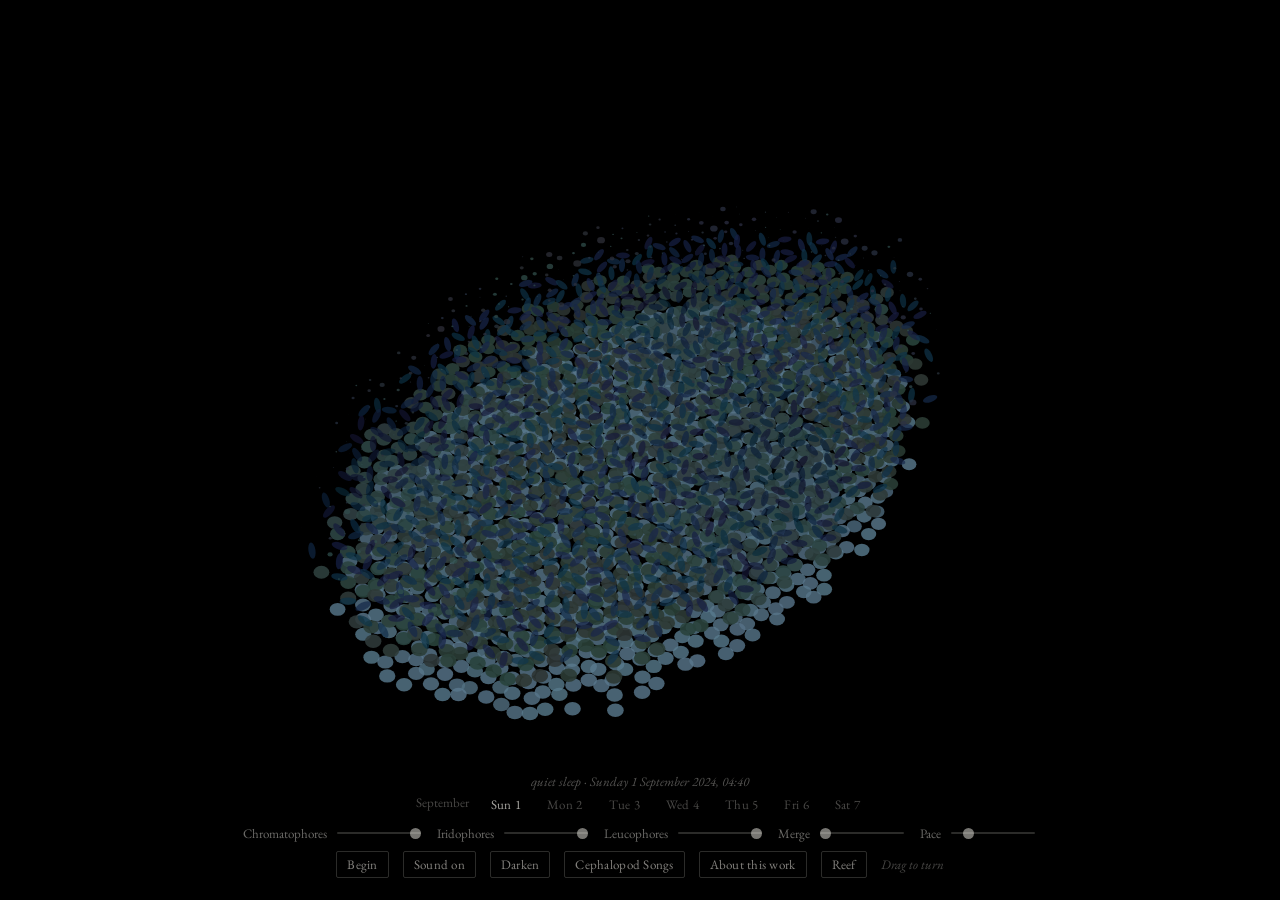
==== cephalopod-song-arctic.html @ 5f524165 "Update Portfolio Cephalopod Songs" ====
<!DOCTYPE html>
<html lang="en">
<head>
<meta charset="utf-8">
<meta name="viewport" content="width=device-width, initial-scale=1, viewport-fit=cover">
<title>Cephalopod Songs: Arctic</title>
<link rel="preconnect" href="https://fonts.googleapis.com">
<link href="https://fonts.googleapis.com/css2?family=EB+Garamond:ital,wght@0,400;0,500;1,400&display=swap" rel="stylesheet">
<style>
  :root { --light: #eeebe4; --gilt: #d9b25a; }
  html, body { height: 100%; margin: 0; background: #000; color: var(--light); font-family: "EB Garamond", Garamond, Georgia, serif; overflow: hidden; }
  canvas#stage { position: fixed; inset: 0; width: 100%; height: 100%; display: block; touch-action: none; cursor: grab; }
  canvas#stage:active { cursor: grabbing; }
  #work.dark canvas#stage { cursor: none; }
  .beneath { position: fixed; left: 0; right: 0; bottom: 0; padding: 14px 18px calc(22px + env(safe-area-inset-bottom, 0px)); text-align: center; transition: opacity 1.4s ease; }
  #work.dark .beneath { opacity: 0; pointer-events: none; }
  .row { display: flex; flex-wrap: wrap; justify-content: center; align-items: center; gap: 8px 14px; margin-top: 8px; }
  button { font: inherit; font-size: 13px; letter-spacing: .02em; color: rgba(238,235,228,.55); background: transparent; border: 1px solid rgba(238,235,228,.18); padding: 4px 10px; border-radius: 2px; cursor: pointer; transition: color .3s, border-color .3s; }
  button:hover { color: rgba(238,235,228,.9); border-color: rgba(238,235,228,.45); }
  .link { font: inherit; font-size: 13px; letter-spacing: .02em; color: rgba(238,235,228,.55); background: transparent; border: 1px solid rgba(238,235,228,.18); padding: 4px 10px; border-radius: 2px; text-decoration: none; display: inline-block; transition: color .3s, border-color .3s; }
  .link:hover { color: rgba(238,235,228,.9); border-color: rgba(238,235,228,.45); }
  button:focus-visible, input:focus-visible, a:focus-visible { outline: 2px solid rgba(238,235,228,.5); outline-offset: 3px; }
  label { display: inline-flex; align-items: center; gap: 8px; color: rgba(238,235,228,.45); font-size: 13px; }
  input[type=range] { width: 84px; -webkit-appearance: none; appearance: none; background: transparent; height: 16px; }
  input[type=range]::-webkit-slider-runnable-track { height: 2px; background: rgba(238,235,228,.18); border-radius: 1px; }
  input[type=range]::-moz-range-track { height: 2px; background: rgba(238,235,228,.18); border-radius: 1px; }
  input[type=range]::-webkit-slider-thumb { -webkit-appearance: none; appearance: none; width: 11px; height: 11px; border-radius: 50%; background: rgba(238,235,228,.5); border: none; margin-top: -4.5px; }
  input[type=range]::-moz-range-thumb { width: 11px; height: 11px; border-radius: 50%; background: rgba(238,235,228,.5); border: none; }
  .hint { color: rgba(238,235,228,.3); font-size: 13px; font-style: italic; }
  .state { font-size: 13px; font-style: italic; color: rgba(238,235,228,.35); margin: 0 0 4px; min-height: 1.2em; }
  .months { display: flex; justify-content: center; gap: 4px 18px; margin: 0 0 6px; }
  .months { font-size: 13px; color: rgba(238,235,228,.3); }
  .months button { border: none; padding: 2px 4px; color: rgba(238,235,228,.3); }
  .months button:hover { color: rgba(238,235,228,.7); }
  .months button[aria-current="true"] { color: rgba(238,235,228,.7); }
  .colophon { font-size: 12px; color: rgba(238,235,228,.22); margin: 10px auto 0; max-width: 78em; line-height: 1.4; }
  .colophon a { color: inherit; text-decoration: underline dotted; }
  body.about-open #work { visibility: hidden; }
  @media (max-width: 640px) { input[type=range] { width: 64px; } }
</style>
<script data-goatcounter="https://aemberley.goatcounter.com/count" async src="//gc.zgo.at/count.js"></script>
<!-- Statcounter -->
<script>var sc_project=13358656; var sc_invisible=1; var sc_security="503b06b8";</script>
<script src="https://www.statcounter.com/counter/counter.js" async></script>
<noscript><div class="statcounter"><a title="Web Analytics Made Easy - Statcounter" href="https://statcounter.com/" target="_blank"><img class="statcounter" src="https://c.statcounter.com/13358656/0/503b06b8/1/" alt="Web Analytics Made Easy - Statcounter" referrerPolicy="no-referrer-when-downgrade"></a></div></noscript>
</head>
<body>
<main id="work">
<canvas id="stage" aria-label="A slab of cephalopod skin seen in section and slowly turning: a top layer of coloured sacs opening and closing, a layer of shimmering plates beneath, and a white layer at the base"></canvas>
<div class="beneath" id="beneath">
  <p class="state" id="state"></p>
  <div class="months" id="months" aria-label="Enter the record at midnight on a day of the week">
    <span>September</span><button type="button" data-h="0">Sun 1</button><button type="button" data-h="1440">Mon 2</button><button type="button" data-h="2880">Tue 3</button><button type="button" data-h="4320">Wed 4</button><button type="button" data-h="5760">Thu 5</button><button type="button" data-h="7200">Fri 6</button><button type="button" data-h="8640">Sat 7</button>
  </div>
  <div class="row">
    <label for="chrom">Chromatophores <input id="chrom" type="range" min="0" max="1" step="0.01" value="1"></label>
    <label for="irid">Iridophores <input id="irid" type="range" min="0" max="1" step="0.01" value="1"></label>
    <label for="leuc">Leucophores <input id="leuc" type="range" min="0" max="1" step="0.01" value="1"></label>
    <label for="merge">Merge <input id="merge" type="range" min="0" max="1" step="0.01" value="0"></label>
    <label for="pace">Pace <input id="pace" type="range" min="0.1" max="1" step="0.05" value="0.25"></label>
  </div>
  <div class="row">
    <button id="run" type="button" aria-pressed="false">Begin</button>
    <button id="sound" type="button" aria-pressed="false">Sound on</button>
    <button id="darken" type="button" title="Click or tap the field, or press Escape, to bring the controls back">Darken</button>
    <a class="link" href="cephalopod-song.html">Cephalopod Songs</a>
    <a class="link" href="cephalopod-song.html#about">About this work</a>
    <a class="link" href="cephalopod-song-reef.html">Reef</a>
    <span class="hint">Drag to turn</span>
  </div>
</div>
</main>
<script>
(() => {
  // ---------- light as seven bands, red to violet ----------
  const NB = 7, LAM = [650, 610, 580, 550, 500, 470, 430];
  const BAND_RGB = [[1,0,0],[1,.45,0],[1,.92,0],[.1,1,.15],[0,.9,.9],[.05,.3,1],[.55,.1,1]];
  const PIG = {
    yellow: { T: [.8,.86,.88,.78,.55,.4,.35],   R: [.18,.3,.5,.5,.2,.1,.08] },       // a yellow leaning to green; translucent, so over a plate it makes a fern green
    red:    { T: [.9,.68,.4,.22,.22,.3,.28],   R: [.88,.5,.18,.06,.05,.09,.08] },     // a red with orange in it; over white it makes coral, over a plate a warm purple
    madder: { T: [.8,.5,.3,.2,.22,.4,.36],     R: [.72,.3,.12,.06,.06,.2,.17] },      // a dark crimson with brown in it; over a plate an aubergine
  };
  // ---------- the sky: Ocean Networks Canada, Cambridge Bay, PAR at 8 to 9 m, one-minute means, 1 September 00:00 to 8 September 00:00 2024 (local, UTC-6).
  // One byte a minute: v = 10 ** ((byte - 1) / 254 * 5 - 2) micromol photons per square metre per second; four missing minutes hold the last value. ----------
  const SKY_B64 = "[base64]/vLq6u7u6uby9u7u8vL6+wsC+u7u7u7q5ubq6u7u7vLu6vLu8vr7Bu8K+uru5t7a0tbe5uru7urm5ubq7u7q6ubi5ubm5ubm5urq7u7y9vr+/v7++vr/AwcLCwsLCwsPDxMTEw8PDw8XGyMTDxMO+vr/Bw8bHzMzNyMHCwMDDwsC/v7/AwL69vLu7vLq6ury6ur/FzMzLzMzMzMzMzMzMzc3Nzc3Nzc3Nzc3Mzc3Nzc3NzczLzc7Nz9DQ0NDQ0NDQ0NHR0tLT1NPJxszT09PT09PT1NTT0c/P0tLV1tXV1NXW1tbW1tfX19fX19jY2NjY2NnZ18/[base64]/Pz8/Pz87Ozs7Ozc3Nzc3Nzc3Nzc3MzMzMzMzLy8vLysrKysnJycnIyMjIyMfHx8fHxsbGxsXFxcXExMTDw8PCwsLCwcHBwMDAwL+/v76+vr69vb28vLy7u7u6urm5ubi4uLe3tra2tbW1tLS0s7OysrKxsbCwr6+vrq6traysq6uqqqmpqKinp6ampaWkpKOjoqKhoaCgn5+enp2cnJubmpqZmJiXlpaVlJSTk5KRkJCPjo6NjIuKiomIh4aFhIOCgYB/[base64]/vby7u73AwsTExMPCxMLEwr69vby8vLy8vLy8vb6+vr+/v8DAwMDAwMDAwMDAv7+/[base64]/g3M7Nz9Tf4+Pj3djNy8nIx8bG0N7Z4Nzi4tPP0dHRz87NzcvKyMjXz9zi5OXh1tDQzMrKycnKzM3Nzdvj1c7Oz9DPzczJx8ja2NDN3MzK0uDf1ODazt7a0tfa4eHe29fb4ODh4ODh4+Tk4+Pj4+Pj4+Li3tXU1M/KzM3S39vT0t/i4d7c2s7Y4ODZ0uDi4uHj3trj4OLVztDS0dHV4eDWy8rLzMvKysvLzNfZ2dfd2s/X0szMztLTzc3N0MvKy8nHxMPFyMvKycnPz9DR1dHLyMjJxcTFxsrN2NnZ2dnY09DPzdnf2tnc3t3e3d3d3NjLxcXHy8zWz9DRz9LJxsXFxMPDxMTEw8HAv76+v8LFyMnKysrT08/R0NTMysnJxsTBwL69vLu8v8zQxMLCwL+/v7/AxcrOzs/[base64]/[base64]/v8DAwMC/vr/BwL26ubm6vL/AwcDAwMDAv7+/wMLDxMTExsjIyMjIx8bFxcbHycnHxsXEw8PDxcbGxsXGx8fIyMnKy8vKycnKy8vLy8vLy8vLysnJycnKy8vMzc3Nzc3My8rIx8jIyMjHx8fGxsbGxsXExMXGx8fHxcTCwL28vL7BwsPEx8nMzs7My8rJysrMzM3Ozc3Q0NHP1NTV19zc39/a2NnW09PT1NPR0MzKy8zNy8zNzc3N0M3Ly83Q1dLNysvMz9LT09PX1dDKx8fHx8fIyszMysnMz9DV2t/f09DPzczKxsTDwsPExsfHx8jL0NTW297g4eDeysG+wMPGyc3P0tPS2Nzb3uHg4OHi3dbLx8fJy83U2tDc3t7e2tLOysnKys3T2dnY09HJx8jIyM7OztfXzszLysnKzMzMzNDU0tjY2NDIycnLysnKzM3Qzs3LysjHx8rRz9PW2tvb29jb29vb2trX1tLGwcC/v76+vr/Aw8fL1NLQzdTV0MzIxsbQ3tHOzMvLy8rJycnKy8zMzMzNzc3N0t7d397g4NvPzcjEwcDCxsXEx9fP19fT287Kx8bEw8LBwcHCw8TExMXFxcPBwMHDxsfIycrKycjHx8bFxMTDwsC/[base64]/[base64]/AwcDAwL+/v7/AwMDBwcHBwcHBwcHBwcLCwsHBwcHBwcHBwcLCwsLDw8TExMTExMTExMTExMTExMPExMTFxcXFxcXFxcbGxsbFxcbHx8fIyMjIyMnKy8zMzMvLysrJx8bExMTExMTExMTFxcXGxsbGxsfHx8fIyc7P0NHR0NDRz83Ozs7Q0dHPz87Ny8rJyMfHzc3Pzs/Pzs3N0NDP0c/Nzc3O0NPU1tTSz83Mzc3Nzc3Oz9DQz8/Qz8/Pzs7Ozc3Nzc3Nzc/Q0dTV2NnV1NPU1dXY1tfW1dXR0M/Pzs7Ozc3NzcvKyMXDwsLCwsPExMXGx8fIycvNzczLzdLGxMfHzsza3+DW2d3Y0dLT2t3W09XS0dLS09PT09PT09TU1tfV1dTU0tLS0dDPzs3My8rJyMjIx8fHxsbGxsfHx8fHxsfHycvNzc/V4N7k29bV1NLQz83Nzc3Nzc3Nzc3Nzc3NztLNzczLysnIx8jIycrKy8zNzc/Q0dHR0dPT0dLT1NbY1tPS0c/Nzc3LysrJycnJycjIyMfHx8fHyMnMzc/S2NjZ2OHa08/Ozc3Ny8rKycnJycjIyMjHx8fGxsXFxcTExMTExMTExMTExMPDwsLBwcHAwMDAwMDAwMHBwcHBwcHCw8TGx8jIyMnJysrJycvNzMzMy8rKyMfHxsbFxcXFxsfIycrKy83NzMrKycjIx8bGxcXGxcXFxcTExMPDw8PCwcHAv7+/v7+/[base64]/[base64]/[base64]/AwsTGyMnJycjJycnJycfGxcTExMTExMTExMTFxcTEw8PCwsPDwsLDxMXFxsbGxsbHyMnKysrLzMzKycjGw7+8uri4t7e3t7e4ur3AwsXGx8jIx8bFxMPExsnMzczLy8zLycbDwsHCw8PCwcG/vr6+wMLExsbGx8bFxMPCwcLCwsPFyMnKycjGxsbGxcTCwL6+vr6+vr+/wMC/vry8vLy8vb6/wMDBwsLDw8TExcbGx8fIyMnKy8vLy8rJyMfGxcPBv768u7q6u7y9vr7AwsTFxsbGx8fHx8bGxsXExMPDxMXGx8fHx8bGxsXFxsfIycnJysrKy87Q0NDR0tLT1NbW19bU19fX1tHPz87Oz8/NzczMzMzNzc/Qz8/P0NHQ0dHU09PS0NHPzs7Oz8/Pzs7Nzc3Nzc7Ozs7Oz87Ozs/Q0dfc29PU1dXV0c/S0dDQ0dHS2Nna1dbb3tvT0tLS0tLR1tze2N3b2trW09bb29TW2t7f39fY3tza1dHV09DQ0NHT1dDNzMvJx8bFxcjPz9HU18/[base64]/[base64]/[base64]/[base64]/QUNFR0lKTE1PUFFSU1RVVlZXWFlaXFxdXl9gYWNkZWZnaWprbGxsbGxsbG1tbm5vcHFycnNzc3R0dXV2dnd3eHl5enp6e3t7fHx9fX5/[base64]/v769vLu8u7u6u7y8u7u6urq4t7W2tra2trW0s7OzsrKysrGysrKztLW1tbW2tra2tra3t7i4ubm7u7u8vL29urm5ubq7u7y8vb29vLu7u7y8vL28u72+vLu7vb29vLu5uLm8vLy7u7zAwsLAvr6/wb+8u7q7vr+/vb6+vb29vb7AwcHBwMC/[base64]";
  const SKY = Uint8Array.from(atob(SKY_B64), ch => ch.charCodeAt(0)), SKY_N = SKY.length, SKY_T0 = Date.UTC(2024, 8, 1);
  const skyAt = m => { const i = Math.floor(m) % SKY_N, j = (i + 1) % SKY_N, f = m - Math.floor(m); const dec = b => 10 ** ((b - 1) / 254 * 5 - 2);
    const v = Math.exp(Math.log(dec(SKY[i])) * (1 - f) + Math.log(dec(SKY[j])) * f);          // interpolate on the log scale, as the eye does
    return { v, lum: Math.max(0, Math.min(1, (Math.log10(v) + 2) / 4.5)) }; };                 // 0.01 is deep night, 300 the brightest noon
  // ---------- the model: a small transformer, trained on this radiometer's July and August, asked for the next reading ----------
  // The same architecture as the Cordyceps Septet model, ported from numpy; weights embedded below. It runs here, in the page.
  const MODEL = (() => {
    const meta = {"order": ["Win", "bin", "pos", "Wout", "bout", "Wq0", "Wk0", "Wv0", "Wo0", "g10", "b10", "W10", "c10", "W20", "c20", "g20", "b20", "Wq1", "Wk1", "Wv1", "Wo1", "g11", "b11", "W11", "c11", "W21", "c21", "g21", "b21"], "shapes": {"Win": [3, 24], "bin": [24], "pos": [36, 24], "Wout": [24, 1], "bout": [1], "Wq0": [24, 24], "Wk0": [24, 24], "Wv0": [24, 24], "Wo0": [24, 24], "g10": [24], "b10": [24], "W10": [24, 48], "c10": [48], "W20": [48, 24], "c20": [24], "g20": [24], "b20": [24], "Wq1": [24, 24], "Wk1": [24, 24], "Wv1": [24, 24], "Wo1": [24, 24], "g11": [24], "b11": [24], "W11": [24, 48], "c11": [48], "W21": [48, 24], "c21": [24], "g21": [24], "b21": [24]}, "K": 36, "D": 24, "H": 2, "FF": 48, "L": 2, "b64": "[base64]/[base64]/nj1JAwI9U6EgvtEfYbybLqM9to0HPfarbj1VBQm9i8eYvDfttjyYdag83qy1PJRBYruMIIi9/eMtPfY5pDycGdA9iPioPbQ/[base64]/Zjj0KqAk9siE0PncvML47G2G9YJWwPV+yXT6slfS7U4aFPKYztbyj4cY9pDv7vBYbhj1zaw+97RfHvei1cDxUQ/E8LZnyPaMirLvd2Si9FxVLPRwRrLomgQE7ijiCvN6Zqz3yPv08YCAZPqadvz0vQYM9hScOvmVWYj2Zjkc9bUiVPTcVoz1ZDDi9OxWKPeFCHL1R1Bs+UD3RvR/OHL44XBW+a5l3vXnusb3ZxDA+0XDdvDBwAL7hFA4+44NyvSoc571O9qI9AdhAPdnKE71WBAA+xzilOtpxCj4it1Y9FbsRPp9hqDuIvfC9eHBNPsH3FL2msdC8vRtMvSK+37z/1FU83pvdPIGoaz3teic+axwdvI7T5L04bsG9wnyGvWV0Gr45r5o9KNhPvcuyZr15wAg8pqfgvSale72XNZM9mkqPPZb/[base64]/TdD0R8Mc7/WNcvUswp73oyAu9M6mZvZspGz2gxqm9J/t9Pa6mmj3fE4a9AHbgPcVhmrycugk+OZBEPRnbrD0MbMK94GWgvKR+4z1SaIe9JmQyvuzGPr6tK1G+N1YqvuDs7rwJMgo+a/bivH0p3Tx0vuW8M6wCvFOHXryayym8wCxLPWtw/73BUIw9orS3PTM8prtSMbk9Gh1dvZGiaL1UqoA9r5jgvO8OR71ZFKS9mOpSvdiuhD3HHCC+3z8IPSdokrxNjqQ9DQxGPYsba74xNhI9ZMCRPG0B5zt/STq9wL+lPUI4WL12QBU+N1h3PX2rPj5aU0W9JZwSvky7Jj0hp8c995AUvC9bFL65rnu9sKBAPUjmqbxTrLc66M8xvKMfi70pe/[base64]/sdY950OdPddoGD5/OsE8MDMfvtzbyL38wfE90BuovDC8oToQ7K69ngDGPSH6sbxKTwA+Xw8lvSJBqD0Jfu095MmSvYaKoD0eHL69UYOfvcdXPD19izm9KLFMva11j7z0C5K9sFzjPS2yND3OyqW8t8OjvEtccz1G/yY+WQeqPX1Xhb3SQlw9Awu6O/7/cbyrxz8+GQ8SveWcW712pTK+6J0JvuTqlDwX14a9K8khPa/p3L238mu9wNt5PRmE/z1Th5c9xXPmPUAWEz7W/Zs9TBGyvSuXhLuAYpU9saPBvG5nWzxI7Bu+dO1hvd14Wz1MdF2+KwC2vQEdjLxoHRe+kGY7vAIfvb2C+yG9IsDuvPl9lTrMV0u9MZKmPIljXL0/[base64]/[base64]/vID9uT1ul6W9JniiO/zrPL4MMv+7YQEDPabWiD3V+Y+94jzrPF/Mwjzes0o84BIjPDo+KT1C6Sg9hVm9vUsjzL2c4Wg+88UoPvrTK75TGrg8132LPeOnhj3aCHK73QGcvTyW57wjVRU9IPIDvMe5oL2IHuy8cUy5PRiwxT0sLNK9XHkdvb3wgr0k6wI+WS0svIu9BT5crma99mVAvOPf+L2mXgg+/VOZvKxtKb74rXW9fFYevncpnTsj7ty8jlbDPDsZzT1TlCw8tc4PPeVcPDsgPtW8IRkrvjtckj1QkdC8a5e/O/[base64]/L1UI/Q6D4K5O7ZoS70jGL29FnUrPtUQTDwTQQY+0oA+vfh39L3kmoQ7yS5nvRhtRj6/2yc8TKS0PdgB3bw48YS8AJuKOxY5TjxNf8I9+PHUvK0tPb3mx5K9+ERcvKz9EjgYbDk9Qs37u+IYkr0veZA8Yz2iPZVCjLz5KYU8PKv8vPuSwT0ayE87Hti4uw9ttztYS3U9nN8BPmXtRz3qFWI90eH5vSm0YT1kp0I+gbR3vSoeor2A/xm8GJSdPVu8ST2kdsK8ds/AOyokIj2qMjU9vzlbPqV+kz1EypA742xDPQ6GM725TLi9J2F0u7JbAz30qgO+e8AfvYX22LxSxBE9EUivvO5wKT3CGXg8/M2nPaOlEb6XGQU+8xDWPcJ5ozvG4pU9gol4PXABl70u166854CuPRiMYzxdLpw9ucxHOyrvm7zbm2O9gyVLvdJLUr1tvwQ+1B6nPCYSq731aTA95h02vOkDer49rGo9/icIvl0OPT0Tu6C9Wn/9vUGlLz3iA7S9W+/NvFCiwryi4QE9CCW5PQikL7zQHMm9ax8ePrZcf72pQh4+w+yGvYscfj2vCKc9GlmhvfshGz0op5s9BMKTPWGBybwBnjk98IwPvVgtsb1GKsA9C/Ztveybqz0rNaQ9uTuDvY8ukLxlUNW8xPtdvZUlWD18fQS94dsBPkOvQD0uh0y9WMicvPBolbwfZ9m9kJGHPZbSqD1wHJM9o/kSvXlvvz2udNm8b5SgPcstFz6BS5A8l+wAvmXYgLw+uGU9u7TZPUQ9u70Cy4K8bv1zOztKPD1R31o9knGavbwY7LzTVbo9qK8FPWs2Jz0e0sE9V8lBPL/fgzzxZ8g9rEglvf6fQb5L1Uu9PjM7vIe5fL2UgKO93z1dPWBZSz3Dd4S9j1Z/vKdCA7x3p4W+jDA7PkxsOD5G0q++zqGuPb+wH71jcQe+4W9bPS8ZJb46zK89ade5OggWpTpbif29ck6vPJeymz0XLPW9FyUHvV2Rlzw6ARM7sO4ZPSD3Czy4qAs+UHJVO6Mdgr7NApo9dWD/Olv65L0TfdU9kz+Svp9I6D1Py3A9kHbjvawslztBCg6+c+gOPU1XXz3+0Ng9ANBlPdxOm71VSgi+dJZpPaIACT7dGhG8mNY1PeD3Fr7X3cG9Os/XvYosIr0/hYQ8a5R5vdWIq73QybE9bNK2PVYKKz04sF8+a069vXrkxD22xkQ8cmb8O8fKlz1YOsi9ECITPiMLyj3IER0+KAV5vCGinDxZxvc8hOROvrkyr7yiitw9w9khPEQcR7438AW9RY7xvIQPMr35Tng+xuxMvoa75rw6+II95Bkvvjtl/DwfiYO6gaT2PX6wRD2Ukfc9oBs6Pbf8pLnHJNE8GhMUO7B+FL3bee+8u48/vVWGpj1VEeG8usE0vpH+bjxHhNW92fNGvsdLmj2crKw9RINwPkk5mz2kC3C9T89ePRHxxz1DQAK+F2a/PcDwbjwnHjc90LVCPV4HXT1cveY9d8YJvBpxZzyFNZ88NT21vBDkf75D8j4+EPnOPO6Ajzybizo9YmOevYgr9b0jJl498kU2vZCTFD74H2A9CCppvZwGaD4Jkf+9Hf7svfuhbz26ZGe9kRoZvlXvgL0u4/28p2SEPUwGnr0Epnc9E9aBPe2u/j1RdVa914nnO4BjGr6op7m70lhZu6atXj61E9u9AUEVPlnOiL63Oz09lHvNPI7qhr2yl7g8DCPQupr4zjxgYAe7vjkYvsTi37yL6Bs+pfMJPT8j9TytIyO9bn4wPDpCbbq0WAy9OA2wPYzEsr1fZYG8KTkGPbs3AL2+hLq9NTzoPDtYcb125lu9+Vk/vQGxCb2JzOS8a3huvVnqqz0dcPM9CuEXvQNPJT3SPqq8fR7gvOS/kj0Gy9g7g+ZBvWrrSL3n2ma9BEE5vJ6wlj0dyWW9D8HJvVnanb30LQi++j/RPQjyA7sEc0c+AswEvgVV+D00s3O9jjkTvAKNlr18kpq9Ar/cvddsxLzzuh2+mLWVPO/Gorp4xlo9aiOYPGtS8rgQZM87n8oBPU5/k7sT2yO9uhGPvVx4Bz718488EbTBvbGPJD7jPuW8Fm9tvKlzJL7SQ0w8ypz8vZ2DoLzvIhc9Dis5PLLeXLwoDh07uuVqPc/4IT7d4zG9nPJ9PdidRD6HBJE9pm+Ovd4vlrw0q9684PuGvc+/0LxsRQU8cfjNvJ46Ij3d1Nw8xAhEvdVBjz1Xag49IuwsPWlpdz1w6DM9LYuSu7iyCj5hzY28OSSBPo+q8D1ZPuo9QECpPQNNG76G5TA+j5/qPPKh4r3sMZk8bBGPvENKe77Xj849AzkCvlLJ/z22O+48zVQWPjN/Gj4MLx2+IS8APqCnibymdWa93AOavXaWCz0Gn8E9Gv9ovC/9kb2GusC9TVDqPaiLAT7mwh69ZKs6PVJsdbw3asC79801PVDo4zvDpTI95nQ5vXv8pj1YN3y8WMh+PD73wDzY2bG9QzQpveRgM70MJ6s84+XOvSsE470F0ME9xMD8PRuDsT2bSRs+liELPfeRQ73Jagk9/mG4vdkE/[base64]/[base64]/[base64]/1hveO63z1SNQs9tzSaPcfGpbxW31o98cUuvW1tkjxW4Au+nM0lvZx9Cr4cqky7GCitO3ItHL1ua5A9p8AhPQlTej3CFN29BF2dPf8uBj6jHOe9q65Wu/JmGz3GkoK+JPBdvpsyUL7IW+w82pmSPJzlN7yBHkk8U80UPnyTaz0i7k09EXiqvTmCbj0TJbe9ZiqHvZs50zzg8qm9/LNcOx9KtTsj/yG7uiMCvqqp+73l58G8kA9UPWwufrxqf4y7NXqUvMXfCj7Qcus9YJ0sPWLCIL14pO49MMpHvfBcy7y0eoE9qvANPI9i7r0jN2Y9cBP8PFb4/b1xnDq+VEOcPA4PNj2DkNA9vRgAvrnI9b2Dlt89pocFvkit8DyvX709Hq/MPTng5r2Sj6W8pQxKPoaGO72GeMk7CQdoPVrvEb72F1s9iCWbPNr2Hb5svgC+kcinvV8S6T0/nTm+uaUoviUIl705yZy934nEPS7YED0zexG8ZObdPRoajb1vi1e9cwpJvURR+jyxqRY+q4vIPHDGFL0/WD+9RhG8vcAUmD04wIe9yP6jvOJKzb2THBC+9v9Hvn9Xyr2g7UE9/gEGvB7pjb0I5AS+WkoYveCPh71xTDw8q1QHPkmS8jwscyO+lIKrPTX6Eb6hueQ8OQG4vWebFz2lDYc+f7VIvcW+Fr04JlA9aSuCvAThNb0Cn3+94M1uPbcQdj2XaEO9yZGwvTyRaT4VlGK+Gp/oPYnHWT55t2i+mWQEPmiXCb79Pki+/H4aviU0H71NM5g8jRj7PTyUN70iybs9SnrVPWHCQD2424i9S4ioOxfEwT1FjeE9sn/7vHKSSb4PwOI97ZtiPsErjz13vek9w+uTvAVN0b3EBqu8OCMkvgd8Qj6/gZW7+q43PjDAXLzPlQ2+6yUcPTd3T719jXW9SwEXPhBWIj4+PeW9+UMhux3hoL3GYaw97WAQPhlUsr1UCTQ+5RR4vW1giD7NHAC+fAVEvWT04z39vie+j3IoPrnE/L0XGDQ91Yq9vT4YxjwZXw89Rl0EPTdW5zw7d5e9rmHmPfGEQj2cAmO+anNCPkUOcz3++Bw+L+8IvdJadL4y0L881495vbbFTzxnOgC5USX0OsmiRr6/F089IJdWvRDOrD2xE9e9Fbr2vIM2Qz5BUem90+LDPVIbyj3HVZG7kzLAPRt/gj1ZPfE9dWFPvWPmibynKCw9E0Z2vYV67jx/wK+9qkNmvr96iTx5CM49acONvE7kfjzD+yO9e8tmvRmU67vfm9g9KbU9Pn01hj3igKa9VwT2vcWNnD3R1Ic8vxa4vYxHoL05zIO9cneCPQYMW7skoOm9f93PPX/Sfz0Rkje9aIYePZwo3r3LS/E9iTERvgrFEr5Up6C9N0yovbgzzbxfq6o8COw6ux296T2QkF+8BqSkPEuQAD51ITu97drxvWHCij1WLyE+A6VUO0J9sz2WEkO9FZbFPPRz3D0W0ke9wCF0vS8PKz4kn3u8hZRBPfz54T3/9fg61J0CPvRBw71qY6k9SQJMPvYHLz6px9Q9imAsPsdT6r3L4hI+eEEgvASwH776CJC8WAakPaeVfr3DgAY+OhvbPbwAqb3x4Yg9/PFKPMsyk73cIP4851tQvU16V75O3HA9xjMxPDaKIT6YYD8+5df7vFwZMz315um97mywPamGzL2g0+S9lThfvQrjJj1IVvg8oMUlPO0iTLwFXJg8d9WRvZdvp70c/+09f5otPQob9j36AIi9EtqFPfPfBT6aeaa8GvATPcceJDldVWU9ptkyPcsKBz5WLT896Ym5PTh5R7zlmYe9HRs/PEGzVr2b/xi+YMGkvfZTKbwum6a9JF8kPp+rOD5/Nee9wVM5PWM9Ij2JXBk51QMkPoHaRD3W3jM8RZkxvp8IL72LzR48FEdlvVHIHb1UC7S92TeivGLCXL2naR++gdK4OWivyr1ScAC+rYfOPQdfmDsQXj29QPdQPW+eDD1dZiK9vZI5vvmsab3sScS6Q3nqPYs5gT1MCdq8f9tMveNlOr1mk7y9/[base64]/fXT0h7As+Gw0AvV9sqT0cP269/KIpvWcsHT27dKC9aOHYvbt1nj37eEq+86j/PF7wKr1nua68nUL5veEP9b2KZpm9sMHEvRPzg733BNm7fmiKvZWYAr7O0Ng8HhqWveaiyr1ys1K9YiQePWVZPz65Tv89XVPkvWz0cb0b/iq9f+0GPW+l2L0rHW4+G3hCPdBXjT0f59O8EYJtvYUK/b3TU+s9xc8cvffJtztB3Fu9VWabPcaNib2H1gO+1vNxvOfrYDvWudM81btjvRCnsD1MBgE+g1HGPKKUXD1fPjm+P7fGvcBEZb6Am689HF6tvJo7Jr2VdZY92T29vUfv3T2ePgs8/3PaPauFSDuSN607ViuEvefUxT05YTS+xokhve7mgLw6ogW+knRAvbvzGL65Uxs97OcBvgP/Fj2/bsK8OkCgvdbsaL7Qi289Nnj8PNBIC74ChBU+TCcFvlWqXj7cJfQ8IFGivXL+ET4SJ/g8Itt1vQu/u7xEVIc9lyGZvUDYgT3CdMu9Z11fvCWcX7wR8qQ9oFEEvj/y0jyOMAe9vjuWO1du/jxPo2O+y0HZvBIHQD6tkAK9AoLZPdcjq73rB2s71Q/ZvU1DKT1eawU+ZCoUPmEIPbzwx7S97jOHvR+31DxQpYE9GcDfPbcK8z1GE5E9AK+QO/HJebgfNMM6jQPXPY586T0AFGS9hIbEvQrOWD6GOYy+D0ERPrwJIz33Xxu+/MVmO5EYA76h08Y9a+9fPWCF4TuGLQK+II0lPXPzfjxHm5k8SbzRvToxE723N4w8ihCuu9aGID4AEKo7p247vbs6FT2OUN29lNVqPTmwWz6BEgS+5fysO13WuD3VTUC+xpzbPfLiBr6yxTc7fHeLu0XRCb0h05E9DT6gPBy1Fj1/fag6BQTYPSx4KL66UfA8/lPbvEfNuL178Ja99p/6vDMqZz1n9XC9AjkfvKXJozyzXMu9+pvNPQocOT5+5lq9KhGkPWuJhLwz1xc9TXnHu8XoRD4Ae5+8tJVrParwbT25sre9+ZgXvgtQPz2uvYM9NfswvU4EFr1nTbM9jNtQPSH/YT2GBwA8pVuBvbD/xL0R2Re+9nOTvHCiKz4CEBI9cbRLvIMRA75hojq9OhhCvM0h2bu3cVk90C/pvGMAhj1V7nI7AeEUvMRB3D3vo4i9yd/Mu2Fjsr3srKm61dSjPZbeiz0LOQo9Q/qhPd6oGD2SSWo9XFPwPL7Me71DAEg9DgE6PU7gpb0ODbk8at+lPZyPSLuTvNK9dHPgu7CxBj5OIJG9/K6BOwT1S72En628eZsWPM52Bj5yPoG9Fy9uvYDysb1C47a90ykEvjYiiL0q+eG7cCUQvJS5xz00WYq96IGavd3+i70dvcI8u7q8vOvVQT2SBJW96yrIPQALfj2o9fG82M94vTWv4budRnO8vTgpPmaHjrupXXk9EeiJvcDrD76l/FA9ZcQ4PWrPV71pugy9s+5uveucAjwkqsQ9+AkBvhhmNz3VVZq90hLHvDEpEbwxWgS+FwJTPrsyTz6VhY89I3x9PXOlYb0/ByU+4HqrOvBQmblCwtU91hpxObnni70+2wa9wpbWvEuWL7wdE089uggePe/p9z0Nn1S8JGzBPWaI/z191sG9ZiVcPRJ30L3vduu93ygdPsJhpz1vgg09vBQ/vTQVsj3gysK9PjVOPL0q1Tx49to9sDW1vWRWeL5vTA88LJXePIvzfjyQ3Iy9AHvbulVkCL71p249IFKIPajjTr0CDSm+g5tpumKU7LspzsU7b9C9PX2JyDzIfS4+YCcWPbzJp72prcA9fYSIvDwS4rzF0Uk9f5FHvCa/EL5k8aa9qVWlPW2BeDxcHoc9lHOHPQsWHT5lp4K9GO02vfxSqb0RrxW9xyqxvUbzbTtHgCu86oZYPcchw70Rp3m96Zm6PA//[base64]/[base64]/A77a8re9etZiPCKtmb0F9F49JwhIvcV8Ur3KQqY8YD4pvo/Gh7wMVho+vmhvPYCR5b287jg9Ty8kPsdw4T2yufq8YXJLvVtRtLxC+/G9J6CUPPs+mb3B7FC9LGOUPPteC72SwB+9Xu4xPlb69Dx+zNY9rAElPdNokz33L9W9AaSxvK+pC72ijQm9YShsvAPYn7xE7Xy8cYmJPU0vp7ySUoo9EtYGPZdsn70r5/m9jddNvYdy/bxvJt49d1/YvayNqD0B0KK8Y3povW6toL3ZRi09QWQSvkbABL0ZGb+8m5hCvHLuVT2PIGe93tO1PAyLo72lbdq7FJYqPf0GdLzQNTo9ghLWO7QG1rzv1e46xP9AusTnCb7tP+e9ujUTPYxGML6NwKc9XSz9vWk+GbwvYjU9x2GFvSoXzj3PzOa9iL10PQTfpzsx1UO7E/CJPVPLYz160qC9vwDbPTx8zD1UoRI8BATAPLfR1z2uiQg+HsY0PcRfmb3x++o8L81UPdrTnL2hU8+9CH/[base64]/gtO9F9+/O+YvKr0RULw9/smBPRwFK7t23Ja93iYGvKa35DxkNZY9wEwIvZ/iLTyTd9q9ftgrvbw8sz00Dgw+kARPvRb+uLwl5YW9XHTPvcHxODwmbro88LgePYp++rtLBqI9+M3GO+qlrD3O2ZM8QvcSPl9slT2oPdg8eVq8vUvESj0iSRY9u8MFPiv6Nj2Z2JO9Mc6NvQ1GrT28/[base64]/[base64]/LdvEEb2zwx7hM8ao8vvGX4j71w9G68xPpvPXi0mL09JIs8de0QPqi10zzapRc9tKePvZDkCb0Dl728AXMHvTpKzr3Z0Au+qUz8vNnKbD21V1Y94oZqPQmdYT0gEI69w/eBvdYmf7zqsKG97l4mPbBFYb0SOaY96SqUvbdEuTyMJA0+Tg7QvSP2Wb1Mc229RZOWvW62cDz/0V89NAlxvbqfEr3fbkw8GCLsPNGFur2yRzg+Hm6PvEj1aLp7OD29N/fkvHnZqr2eUbo9bwwcvu4YBr0i+Bs9mN0XvpAgJTwtKfA9ozdaPDxpJbwiz8K8e69EvOQy4TwgknC9OCFPPNc0hryP43u9RuqtvdGVVT2/Swq9vYzPPXrYRDyrU+A6/LSSvdzGnb1Js289hxgYO4SBDjxxRk49DnWIPf3HBL0WwmQ+RJV+Pr4ESD1Xqde9OdaavZsG5zzr9Ve9laGXOpnfLb4+FBs9yDbdPXUhyb20drq7fSuZvOsTTb4eHyi9J/[base64]/[base64]/BXWOxA9Ar3a0RW9q0T+vG3CJL2O8jU+I+wEPfDl6LwK5EY7paMfPe9okbw267W9EVTPPaYZnL0UDXs9Bb2DO6EEj70OzLy5SXwwvqtV9zzkdyQ9Xh9GvbtlpTzGOFC+p4w3vWXL8L0+S3s9aUZrO2gMDTwlGPK6D7zpvL9akz0qmZ+9Lmx/PQN4Hz3/JY89wI7cvB0Atz3E8p89cXQDPV+qvT1FkxW9lCuuvLc09D3YhzA+6LwBvuuRhD0xmuq9KE8vPKibML01kuA8WarDvO3SqDzXWPo8hS31vLMnED3V4gu8D9NKPeiptz2KHPY7MczjPJf3JL5e9yy9M9tPvbVnHDt1x/[base64]/[base64]/n0hPUIp+7z/K4Q9/gBkPTvteLsGVo29TJ2+O/[base64]/gC+xH+WPQusyD1mZ+S8XiN0PLDUZr0/RMI7W6YqOIcUILu12KE8P8mLvRhQWz240ji9WIloPH6WebvqDai9FCoJvbkBGD1LQNY9TOdWvfm7Nbxxt468oTI3vsy9DbxZeaM9E0uhPS/[base64]/fvRr3fr2DC5S9ZHGBvYWWkz2zmCa+dWY0viVEEz58Yoy9t46lPYGMHb7xqGI9i+wBvsDNgr1Fc8u9xdepPFlIk71XnZG9v+NOPTMG4D37RcU8cpPBPD0xnD1MjQg+o/9YvOjXjb2quw4+BcDFPb1OfT/bV38/Foh7P8xagD8ic34/liuAPxsufz+K6IA/E8V7P1Kffj/lfHQ/mMd5Pzyiez+3D3k/qsx6P2PjfT9pWn4/k4JyP4eTcj86sHk/26d0P10xeT8Ztns/ujN8P26onLqPz2k8ZqxpPA4lA7tOTYC7hnbMPH2ShbqrZYm6KtfCu1Fh/rrvvsK84yi1PMS2NjwFvI48ihX3u+X2fDzYqcI7Ml2LPPaSyDs3cO27Ftf3PG2CGrxLBjK8pLaTvMFyuL3luaG9DYQXPQVVzrsTCXC9XM7pvSchBL1a7wE8uH9tPjyR9L3aUh89iC9DPPyfi7y7ESU+FZMOvT4EMTysaCO+VjFAvc7lRT69sC0+e2ErPV4MM71t/xU9VJZVPSrbMT412NG9e3IGvlqhOL1EwNS91+n4O0geCDzt6pq95d24vdiAM7whnng97p4hvQQzG73SZDa9NgLZPdM50L10TDC9KGNqPGLUJ73eI6M9zsXpvDNmkjzYpSq9TM1nvc9tKb20jd08SOqRvUZYRD5Rh7+7rzGUPT/e/T12whw+PAUMvv4bUL350My9qoA6vdGF0rxNMwu+yD61PTiQ0j1OO2C9eCSKPU75hT0eD3g977b3varQbD5iXiQ+P+hNvT5pML1G0Y+9RvH/PBOy/[base64]/r0C1ym97QDSPPXNCj5kGhK8/[base64]/m9deEKPmi9Ej6+QMW9TbGSvQ5TYjzDFaQ9R+Yzvm9ZCb3kFm49yJ2GPedTDT1h5Dm9WrocvRUEVr3hzzw+1KoFvdHpAT3/gX69yk77vFQ4Bz3ztnG8hUIrvI36Gr0YWkA94y25vTBsMD1FwSA75OkiPtiQQj659qC91EfAvaGo+70TwBG907Y9PMNzAb2x4p09rrP2vEOWOTy4Z/G9cEN4PaYEir01wUy94e6DPZBk/70inJo9fZoQPWJ6Qzw4GPK9+drvvYtzwjuq+wy93xAlvSAD9Lxcr529Nx85PW3DSz0eC7q9mipNvY6iErzEZ8e8+ERDPP7PlLt7NgW+n8jUPcv31bxhcvQ8ubbbvX0xVb3UVYC9oFrOva6k6rz1Ud+9YvktPjVEqzt/1uQ8tf0OO6eDjb2LJhy8Sv1Svoltjr2flgM+B/8+vUlSPL5RiVC+cZTMu2OiUr4mZZK9PzZhvtJcRz1+uM08ymsjO6m27T2A6Zg9eRwBvWxhyL3st7M9HN1YvVuaXL49W7+9Sa/TPBJ+Az6RzOy7RX6MvqhZkDzQlek9gGYMPfI+9bz2Egm+t5fKvZpLaL3Imvi9VPrpPadUGb0cF/C92OSFPQ1ojL1avbg9Fq/pvPUnCjzhykq+t0/PvVjgkj7Iyqw9H9OjvdZ7CTxZVOk8enKkvV82rjvSDQ48LWQEPW2xYr23/ys+FwADvcnPkj3YtTU+Pu6zPc/4873fZA49k9CLPcEpKb4SEAo9HRIVPZTNyb0616e6tqK1vAfz671F9Dg8ZSK7vVfHObw0rv+9I3bnPYSpCD3Zngy+dcB9PaPq1j1zFr69/NkOvZwf3b2hfqM8Z8BCPR/Hs7zT7DE+S7vUvP4HiDwd4L+9Hj6WvLWEMb6x3tA98OJfvB5tor0BU/+93kJHPKv8AL3U5Oi9nG4mPkUvDbtrXPK8V1AGPsUst7y6Uy29bLUjvXKGFz6fJCA+ONu9PbYq1bxJlym93hOxPPHeCbw0jPq9wYuiPXRfFb2VpFw9QZ4Su1bA3jxuaMu9PN6YvS21WL03G3E7j+XlOz7g/Lytm1e961maPV9WLTylXu485FtxPEfkgb32Elm96cWJPXt2ID4LiSo9dNwtvTbg0z2PU/q9C/zAOw7swz1OVyy9tDoGPoxOCr4Ne1S9SIcPPQvZ0DxBz9k8O0YDvPEvYr27VLg9Yr1jvXA5y70wEQI8vkhFvg5QvT1/[base64]/6M9WMQPPYIOkTy9BtU98o8qvryPjL1UMF+8T1y0vbCD4r2JK4i9Wj1HPSXqiD1bTBe8RifkPHa6cD1t+2u+1XDfPJ98Er7ijSo9Oh0zPewcXD1MfRO9aLBhPdI+hD3krJs9/AHqvR2bpL2In2A9rFMlvDUVbz1+pVM9FuLKPJR9Aj3bguC8A7t5vedJQz1a7528R7kLPmSU+j2m4Q69neQ3vLPb0r3Sk4k6HQ4VPj0tPjtd06M9iFrhPfHEeTuu3qA9/P3cvNxwGT2jRAO+L10xvbvlFr2cidw8A3d5vVj0ojz9X/e9GwDfvJBujL0Y1As+L/QxvQcVWLw0fKU9lxjPvcd8pTx+w5i7w8KnvTcXi70o/wg90nCfvc2EdD3/NrA8yHSOvYy8irwD1SQ+OqkJu/WnuL2EezY859PdvB4wzr1Agyw+dk3LvX/XtD0+T448XGb4O3hmCb1ViRS+Fs+1vY0For0qEZw9rPwivhpmhD4b3Ba8gHTAvbgSqL2Wdro9+KUqPfYoI75IAGK8WgGpvQEhtj0jNpy9Q+rCvYgezr1FTPs99TC6PCm9R70ifme9Wk8GPdFYa70zU6+9UdgvPnmdV719BIS8J7WDPDSMHz5qpVI95P8qPm/ZVT2pnA29723wvWEIgj1Nxsq91K0mvP4oKTuwrvU97J0IvsfAB7219Yu9hbu5vIgrB71U7RA+B0iXvYtP0b0/iEe9W5yhPeivEb7nMAU+rRh3vVbXh71D7+C9uiFKPa2ucr2YUSE9VVjbu8XbU77NBPE5nJ+yPBLrob0DEOe96+a6vCwBAT6vNN49F8MWPm/PgL1yAC89+mjOvFyPcz1SoNy8d9AXviZQHz3Ekhm+3b46PoxEWj7UaDW9NPF2PO8cZzvany89k+YrPY/[base64]/sPvevhZr0BJYe9zNMHPWgrRT2k7Ok7BAmUPO8sezz3tow96CUIPRcWOz5Mejs8OBq8PYGUD70wNVE9T41VPH8OgT3N2yG8/jXrPXMpIL69JVE9F2KRPdZAmz2Nbus9FRrpPbNfxL0xWfY9W98VvfVqCz3mpZQ87ueIvX34wb1XEwg91pjhPGFWjrxDuGq9HExzvIAFGL3d59c8sKcMPotNKD1awbw9fEpzvaEfAT7k5068skY+PL0FTbyqchk9Qvv1vePNObxk+CE9723EPf5/Iz1r94y9bSnUvcJFWzw0Xg2+j626vEfvoD2BKMQ7zjRnvJhXG74BEoU9M2WJPUlpFL1SjiC9YywMPVnLUT1M9mw9Sn9RvciNHb1rUcE79h1xPaXKyj2uN4S800vLPVJV7j3pScc8Kq4cu93Nar27w589mdjYO1nB/T3Ljzk+fKy3vZEtM70OddG8583BvULQl72PTKw9NBJ8vehagrz1oDC+Rsx2vT2Efb3EIEG9H852vPy0/LuPiwy+tFtBvdntqj0wBI69uqwgPpYCbj0mEty8bdc2vpBmGL5LFxq885imvc8kqb0WgrM9yfCAPW88kT3F2qa9e/pQPejNxTujKKe8nah5PKfZZD4On8m9TWOIPJBC9b37vas90/ODPEryVD6O8RE8UIHivRO0yb0S8TM+ovUbvkWbFz5HkUK9HgabvEdkfTsY2qG90NWFvY4Hz7vEjQg+4FyAPcAATr2Ps2E7HT+wvdfAiDtRM8O9i6SRvEfXHD5l8cG9xLWEPe/[base64]/InvW7uzr2L3PA8JfY0vbGckj2qTiA9xqUhvq1waD2Y6Ty9JbEMPNUtPbwpA908BhUePiUoADvrxiw+yZM/vdBUi712beY9hMOsPPn10TyGuqC82bgLPk/[base64]/[base64]/zwmmJW8OG29PUOoG76KrNu7ZjARPrLrqT1gSIa884tQPtmbAT2gVKG9mFpRPYYeD75+9uI93IFXvcwVNL0Y4XA9rTWNvHczT77E6GK+YISivOgteTuB15E9RDG4vHYBmb3UjZq8AUSuvcxQtjpMOe+94mSOu/uGFL5Krgk+s6QXvcP8oD1HXgG9QTRWPHKMmDtjjYe9R9AmvSdPBb0OmjE9qRh2vQYZ6TyqPYY9Qi1xvQlZLDxjync9JUMTPY9AHz3h/vI91P6IvbY89T00Wpy9MyBfvfp0fD3nuRI+HyWLvav5yr2TF0O7jL8xvXbjIT4UMW09Y7amvSLhaj09mJY92hjfvRNubj5wJUo82oGVPJEpibwzexw+doY3PdOIXTssvh2+UdlTvWPjA75Pqqy70eE5PecPOLu04pI8/kQNuyi6DDvHY7U8IBQCPObKjDwWJy87M867O24tzjs8D2q8OYOiPBcLHzttxWY7F+kiPJnoDLvya467m4veu6UaEb1GbRm8J86VO7Q0djyzjy+7i4rGPO7uFzyr10a7/cfMO1mReLtaMeo7s2xnPBGidTyWFVI8lVNAPIjrP7wueHw8fbJyvA5F8bs/MxY9siJqvGwzrrmNKTg8kkZbu2kHbLqx8PO52NlLu43m47u8asO6d/alOz7ygL6n+Qy8NDANvmK0VD2tvAc9f/apvfSJALsVfMw8aG6mPAp4JT6j4rk8SPzRvVGI0zvUODk86ipKu86se7yKeaQ9GPQjPrKB7z1n8W69DLhVvUqnOj17Q6o8n80tPr91MD2sqw++dfW+vRA+BD1j4BY+YdT2vL+5JL28k/29VkXBvWZXED4+I3Y9/IOfvTHyXL5m4Sa8DaRgvfFXaD1zNcS8sAp4vC4ifb3WJLA7a8uiPY24w72+H/[base64]/JvPR/[base64]/EeEPXgjJjoze8I9TN/HO7xy6L1HhEA9Y+oqPW3WcTwE5FW9vx+cPJPq/L2nOQA+ua1mvLjKbzy+X0a9uhUDvgsx+jxq6Ns8a4eaPVmGwTsV0sG7MO4qPlV0rrwVAFU9nOUzvZOdRD0bO1O84Py/vSvYjbufpE49Sjv4PRrPNj1iVSQ+lnaIPRF0Mr1DAba8A7W0PVlCGD4QJcg9w/yEPZB1GT7hQDY9pVwPPVy7jz3gZfw7xsFfve9p/b1nipq9WOHgPPqrxbxEtAs+E8eqvYRzJr5UxL29/[base64]/[base64]/e7Q1FcPKnlDL7x0OK9vRaMOU8xAL6/9iY9W+6nvSn6+byJPRS9zH2cPE/iXD1k8ii+53IgvrL6MD32A669jQUwPYHCPD0czU07ARMjPL5MHD0hOam9NlbwO46p3Tz2IEA9HuupPfpknbwFSy090tIJPVcfcr1meAo9Gl2tPOK0rbzIUKI89RPHPdM5J71aZ0M+O7ebPFLsHD25LL0977YCPcfhJb2K/[base64]/QBT1CWeE8HPUAPnm5ZTw+Z7e8FpcwPFh0STtaVTY7em+LPMZ5JT2RHcQ9BTNHvaj+xr3fhV09pET2PSMBPrxyqzo9N9ZPvcqgIDwKRuu8bJELvSRJJb1Dvfa8qztBvPk4zjzsl8U8kuO1PY/oQzrKIYO96fKYu90/[base64]/[base64]/vGPXk7VL3N+me9pA/rPTNKrj3S1q87mAQ6PVOSkz2+XiE+eqFHPU9qDD5VqGU9+RxkvUHSyz3cxEM+Q8JxvZhhrz1ML7m9BqI7vdFSkT0E9c89LYLzPMct5Lx0KMg9E+5IPerPqDxcvwy+pGuMPMg5lr26cuW96yAfvOPpFD6onvY7YOoSPWW/hTwZACw85HddPZTp/7zXnLS9a7U0vSSCij3ra3A8EWGnva7XoLzM/SE9qObHvan1Nz51/oG9MGsKvW1t8j2PkTi9NZkIvhoixb0nAJO9jjxpPEY4Sz2YHpk6IxxMO0f41Dx4xvU9/0TEvNwVSb000SG82pKZvLUqNTyQEyC9EpRdvFiJJr2LoJG9pBLwvGGsBz2URHs9uJmGPDTYAb5CNaQ9Vz1vPhcT0rxQDIu9EtUXPfSFrj0seRK939+BPYb2Ljw4seM9rmhKPbTuDT3qb/[base64]/6RLzCIzu9uGwuPeHlBbtwzRc7JRmPvJGuNr2+NSw+TbhCvUUzDz2bYDW+YnS3PX/EjT1J36w9Y+9PvbOTAb4+S968lKg6PtuJkDsLn/c8qBkmvADsjD28U6e9njgGPL0k5jxizN49w0kTPvdhMr60OYa8M8jwvTeldb1Irlk9GZDJPW6e3j0X6yG+sgvWvdNpwr0fDGu9cmQGvMVg9zxmmji8uaj6vDybvj0LXZK9/[base64]/REOvjvgIb3D25Y8FYSSPJwsK71ThvO9YKo7veuRhT1vKrO9j4fWvJgogz28UpS9dSQGvtVXJj1AbRU9k94zPJ6Z/b2E3Wc7iz8GPugH8b3lNGs83Yp6vTi4Cz0Y97y9maEOvvMihj0jcJy5zJPHO0dMAL46QI48/[base64]/+btAk7S9TWi/vS0KLz3ZGmo82n+yvR2ntD2vy1K9VwOfPJjQ5r1tqH69NxrTPUOF6D0tjI291F7YvP3DVb0dc1697MhTPc1BGL3NqPU9lP0FvqqLOz1PIpI94JmVvYBo/rtvgq29e3mNvZ9Ps73r9J09HQTEvU4rFD73sY49GeGovUn2FL1/3jq+4LwKvrPsuz3howU9oRsVPVIjsz0Lb+K86OLXvONEwzzDlbw9nUEEvp9EBL2foS4++S2Hu/mQMb3ZlgM+3YbPPAIs1T1AdpC8f5VQPW3uI72TLfC76qdcPaTVw70JFYG9I9mbOyCVgz0ci768pleMPaLO5D3lW2S9AZygvYV6crzS+3I8dlYnPS1n1z2iBiS8HmF6PTCWsT1/p268LXKSvYU8Ar5N2MA9x+KsPhvQ57smJo65rsdfPfloE708HV88JUpNvRtvbT31jY891Hh+Pfrsr71Qy+s9kPx0PayfF7yCPIo7pMCvvZbC3TmHVBS82VbZPfxXJjyc54a7eq87OxpcZrqZemm9dX7/PDMmh71dKLC8IqnzvZtQvzyM34s85v6nvcUj5bzcGtE9TRNIvINr8L2NvhQ+dhj4PSFI0bzVDWa9ZmV6vWsJUDyoTJy81zHZvWF5mjzhXtk8sI6UPX6Sp7vdT0G+EoP0PO1BBb7o+Rw99RA1vBhJTD1Oep89taRCPLo17r0OVr891Xz3vXvIjTov/cG9wXoUPDzatD2unmk9+SwsPSRPDTyDOqM8QZMFvn2xt73S+ZY9ddkwveektz0R9/690Y0CPjdP0Txh+p89EZWBPfGKaz4+sCa+3jj8vBC+RL0IYhA+hgZ0PV02mbxDlR++kkyVPRmm1j3g2hU+NcWtvPcas70wSrE7NV+evNPZhL0s3b49uK4bPsQtdD2WSwa9Xcx/vfH9w7spK9C9mVGuPGE34DsbN0+96RPyPDltDjyfTeW8/[base64]/gD3sVmu++9pAvqnMFD7MicM9b5QtPZX9MTzzddo9C5oIPCf0/j119Ks9wYFuPQ0BCr3jG5s9VZ2svaN2aT0wMUe8lH64vRAro73bJ4M8hDILvT/aBT3TlTw8GIKfvYDH5LwailQ94b2NPEDEhzuuJAc85iSCPO7PGzxv0DM81eT0O6pCJDxeZh088fxFPCg0LLx7cpi7WTwmPMdcfzzuHjm85WfzOzDASDyGTRs8rxa5u0dYE7yVU028iHUpPJB3/Lv+0jc8eWs/PNSvfj/zgHo/+kmBPy3Pfz/rD3s/NrKJP1YFhz++N3w/HGJ3P0uyfD8Crn8/MNyMP0hlej9Vpn0/YD6CP+ANej/XQHY/DZp1P9+ofj+tIH4/4zeBP8rIez+06YI/[base64]/zrswXIe9y23XPVW/Gb0nmII7Oy+UvQnlAD753iu+MpoyvjBZbb17koC8cSi6veb1tr12Law90ojHPffm1b0dLWI9WfQ+OvtfNj5o/L69cVq2vQZRrL1yqA2+TEUTvXjXkj2B3ma9YOgWvWzlmj1vxD6+f9pmO1p5qr0YRwK+sXyOuwGZWb0QOWm8sbuWO1/OzL0opZu9szsyvWprf73/MeU8hyWTvZFgIr0aya+9y9MTOjrOLT7net68iFtBPRId+rshE7i9kNS9vdR7gj2XD8+8ccOAvdRsuzzYn3K9f8rCu8dLyTuCQCU9m94Pvh+/2buIeQE+cZavPVAGqbuxpjG9vUPavK3Ykr1RMwE82dbavUleyr1cZLa8TWgUPUXRoTojijq9q9gBPYlApj0imEe9nA8JvWMojr06Sp68SW27PQYl1730QyA+rbnxvb2Hszyx/sI9ztbCPWYXVzvEphU+onIJPOpa6z3vKWA9Zp2LPV2G2rx3iR49d/[base64]/PvKvRuzaDyznQO9tUyDOhKE7D3JcHe9YOL7umg9Bb4i1Pk8lkI2PAiumLwcrkC9yT/[base64]/rseRmE9pDJMvrI1ID4iKLm9VNJsPcgIMTxROVe669YxPku0D76ct7A8qCeAvSOcsb04HHO9uoCKven4Ir2Je++9qiyqvMLnAr7bRSy9uJ6XPdUBJrzlvE+97aT7O1rjt71u/LQ9qbyAO4oKlD0WNg0+uDeuPD1ztDzG/V09b9+SvS8dTz3W0yA+M1kwvfhvPLuaKM+8tpA3vJT8OT0HVJu8ElLzvfhh5bwmX4m9ARWZPUeEzLvFgLG9Eb1ePehVJL5mWcO9htJ9vZeZQL3QRik9D6levQuLw7s2kbo8Q78YPUR2KL5+QpO8zIa1PRBooT1njIu8/BcLPc9g5T3CyEe92BZrO5YEAL4k7HM8TKTMPS74uDzDfvW9KtxwvYYdvr0IVxo8mgpIPYTonr2lyqI9GpIJPSlpL77Zaha+zCeVPDNyYz0S6/e9C8OCvRmaKr7X9RU+P4/ivSQ2oroVQpW9TOdvvF7/Az2aqwe+jS+Cvkcl2jyBv/q9HRLmvEyCXz2sd32+Prc2PSPlwDynfCQ+7x2/Oq7fnrwT9Cs9LEUNPhSozjx1zDw99Aq7O6fQv72bX5O9XkrsPdRsQrwsOvO9z0d4ugi3pb1PYfe8pLikPXhsn72/xxK9D1+Nu/sm0znIDqK9dbpQPL9V2jxK0ey86ZlIPuab6b0v0+e8r2lAvTPHQD7yZUW9xNUvvXc2Iz5fEyq9UtGWu3/3lb6Vox0+urZ+vRnKjLwI1Qk9auYEvsPGhzxKPnA9KbkUvv6hez05a3U77v3ivYjhKD2FFG86AopgvRaEcD0L0WG9YQGNPSJWYj1RZOs887g9vCTDPjy7iQy9I2XSPDtV/7xQ8rG8f9hsPFFncLi1jFE9aMarvczJVr5biBM9X0+OvZ+oCL2ddf68Qe6au/IQwjxUyr+7WqlcvZ8qeL3ms169SLBPvO6BaL7lPi49+YTVu5KSmr20eJs9xigGPMml7j1AdzS9knPBPV8LBrxeDTO7s4CuPfY+K73dpgS+/[base64]/ho+Hn1ovUId0ju0CN+6jq2nvPT2Jb1a9NQ8nbYRPdpaGL0I54Q7BNtpvIU+aL31Yb69ysC7vES+OTxFrZE9hPi3PUk7JT3ChLc9y2qcPKO2zr0/h867jTA9POQSzjs8Fq49o5OAvfPQkz3jEhY+PL9PvLNkP7wKU4c9HLuUvFO2Jr46D/[base64]/6j3Yxxy+W0iMPbfWfj23ugi+W/LPvOEZR76IqRE8Y5Ptu+93WjxLQry9c4VPPZurEj4IJ5w9a/nNPYkQ9jzxTBU92xMtPf+smD0slGO9NBQjvWytmr21c6m9R/aEvQGyPj2DRWY9lIAKPh54vLudHRM98+UCvaMKrTvoUAE+Yyytu7uNmb3tui2+3TkavcRdGr7k1FY9UsbJvWfpPz6G9U29dqijvf4XmL1WSxy+O64SPW4PCj3s2Ua86jrEOe7RjD14/Cg8hp4DvuSGB7zE/dY9uZz1vVLy+7wWsf49Ywadvep+/jxR9aO9I9A7vvKQrr2bdFW9sv80PEOF8712Nhu9pX4ovSCOkT3udos9wKfdvGMzgT3D+os948eivIo3hz3ar0m9D+VGPX8uxz2B2Rw8sUJ8vCresr0CUBC+Rs4CPhh9+zzYvlK9QN0+PeLNlr3AMD69XfpaPTjGZb5rD+k9ex//PIGTBz6MmsA8lIf5vcRz5j21XGY9yNbUPdeLIj7rPc29TmAaPRmPkbyVfli9WQClPHKbmD0Y49y9lYC4Pc4PHz2Nowi+rUZ1vPch3b1X4oG9nX63vd6zAjvV7w098YiZvEc5uj2rxZu9BBQgPWS0hT1BVwM+1i2/vEgVFD7oZsc9V0GMvVgspzzRrfY85jZeORf8SD2xhZs9NIVRverRyD3qoBs8BjywvEMYGDy71aU98wUlPftErD0B+rY9LDalPQd3DT1Rt42963+2OlSgnL1pu5Y9UD+mPdk94ruLJrI8H6uWvCG2Jr5GXA49AFmZvbL5cr5I1Bi9g/[base64]/PR5yXL3jQEW9lB7vO6729jrWvTa98FM7vWZlIbyetNy8An8nvukfEj5eIfW81Va4PZdNmL2eyvK9GQj0Pa/ifb2Bx7k8A55yPdpWVT1pIiA9Ex/[base64]/[base64]/mslPZ6t6by194c9ncMpvvmOUj2ls5O9OqnBvK5XQT479Kg9ZDOvOyn/eD1MDHi9zgy9Pckzbz31TYE9/Jt8vQAaPr4qs5K9bqHUOb12ar2Vg0A+5q8BPXsYhj5Km8i6VGRMPCuzgr1JAv29sZ9IPJ2LZLziy809ec4lvoI8xrwh2MS91Af4OYL46b0SowI9mK+/Pcb+Vb1HjoC9P4MZvboWML14x5Y9ubdzPQB2Ij1VPKM9SuoAvEPPRz2GyNC9ILkuvXfRtDyEEsm9/yIBvoFdmj19s5Q9I1bwvfpNcz1P4B8+XLKXPQTPX73Bp547JnV/O1AmZb3Lg6c9BXrqvU+DqTw3kQu9CXd/PevCvL0qO1s9foXoPKvVtD0KEQG8bmnlPf57kz2L4qY9F/DKvKi9Tb74Q1y9O82cvFrBQL1rHC29x9ouvvjV/7uU8Rk8K6E/vWwlQzwhL9k7FL1YvPkV9DyH2s098Cp1PW6kDr6qeJY97Jc3PU/hIDwtcgU+HkbCvefZtj2Wwvs9M4xXPLN2/LtuLB+++GNzvVCTiTzLQlA8r6rfvfLjvb2BrgC9UpbyPIPhPLy4oJ485pPrPT76F7020Wq9NowAvew+Q72NNW293nIIvlQuELyXzKo9+pyavRQsOz3Hqcc9YlgvO/9XKDwMxdS9TSkpvdVD6z1LG6q9/992vCpVAr6o8oY9HKRWvFg0hTsew4w9OMG1PQltvDy7fSG9Ltxxu1Y6ZL1aPZw8UReFPovVCT1JdDA9bS3SvDLsWr2gHs09gz64vBJNNrxIlwU+xjgMvZj+YTqHdQi++T1gPdIdgj2zd6K8LbgIvRTl/[base64]/PGEzEz5V3Y69H7IIvje6/7tnasK8fxBNvUoON77GSK28m11ZPYVHGb3Ha4m9/oc2PbL7hzzI+gA+Yjodvf7FM72l8hG9SQb3vftAs71d5Bs9j3kOvkuEsb1FYEQ9scgJvQdulL1l1t86GHicvAZm6j241rq9AErgvYJYrL2ZlzW+QYbVPSkD87zSdX894uHevfGKDTpjLWm8b8d/vQ/RBL4LD168VhOMPfq95bwisoW9Mrqyuy+5CL63/[base64]/PMj7l/[base64]/[base64]/WDtEoiq9Bsl4PbHqBz3GPpw8BcaSvf/i773R4mY9H8CJvbxgu7xjFIY9bYKovOcNhr3A8+09OoypPaMDgL18oPk7NitzPXvXqTtpHJc9M7oSvlCaVjxvoKi9Zno+vDrlj7vblF29HnfgvE2Oz70564C9rHDqPaQin7w/dRa92t0Pu906cTtCOZ49S8ZaPHm1Br4fCJg9z1i+vbchyT3X49o8sGlgvYP8Lry4Wja9DRsrPSAnWTzhcua9eNnCPMEED70Q/NA8igoYPSFuhT24jTe+PwTePLxY1b3B3Ro+w8AHPumfJLwI+lM97G72PCxp671L4EQ92e9nPaifsjvtRpW9K4CRPWp1hD6HSZy9M+sfuk+rgb1JN5i9JFXPvZKyA7122uq9YjwyPhBsr7zLz4U8bF+kO+iV5L30uEm+mJzZPHbIAz06L/u9Qh/WvCpgWj0rQ6g7GwFDPRkxqD0+uc+9XKP2PAa5CL4ymj8+uODJvIGK3DwYpLk91sbMvI1/Vz0FozK9tKD2vJnDtr05OIK830dKvTXphL2/t6y8aj21vP+SND0+DoC9kUUevbThlz3sork8q6VRPfyTmT2RKno9k9W8vcOHzb0POYy9rApZO+UnXb0BXYq8QkTVPadz272tlLk8o0nPvCIu6b0WFWI9NyeRu3RJAb5OVn888S48PbBm9zuOKLu9bn6xPTKkWLz/doS7u/IBvRqRWTxqpcA9S084vUOSsD3gvcK8VfIIvrNofz0cgMi99PaQPIraJD2zeXi8e64bPg6Flj1QUI49yxMDPYoq/bxZ5kU82fE4PO3LsL3MLZc8aW6jPEgkkD2XNg89IUgxPhDyN705hO+9DcMoPNd2dz3t74i8OxhKvEskyj0JwB49M/I5PDXWdT3UDy69mTj1vENa+L1W+xW9fBbovb2puDv9Dag8GJObvaTfNb6IgsK8uBE3Pft8ErxZ8re9r7rdPP5/q711RLG9HsIhPQG3Ez69hio7BqT7vVumsrvME308IKDDvfCJpT1uTY69zO+Yvfbjoz3zHF+81isEPtolpr0qGFw9CwUTPdVfHz5ZZS2+FvEkvbVRWD61pH+9jjxavVWpvLyCYyO95fIGPbsw+TtCIBY9mqWfvROiRz7JPfC9aDRAvDSUkLxo56C84VSwven/dLwQ0Zk9EMAcvumOrTx6D7K91VwRPjtfaD7zC8u8A+F6vSKGYD4t3pO8CQe2Pe2HYb5zUyG+M3gzPKaM272Iq0I9LeeevXpZ9T3wPvC90wyiPftwwD1yTIs90/[base64]/Y6zvcwct73aigE+4qnnvUgFIjy1jAK+fwwHPqMd7r2vCJs6xX5zvqcNJz2ijcs9/LRhPr4YfL2vwds9IpMBPBM+bLt7pb89rokBvYFw3DzNinA9C3/nPC2qSTwU91u+tPm/[base64]/SvfxXHb2TGgG+hwDOPUkXHb7VfSM+3CLIPLVpKT62u5O79u3rvbxhgL3yxnc7SaOHPXD7kD1UDiM9B+MfvUxLvD3MpcE9EpAWPBkYyjxqr7e8m7gIPkChcDxzUC698FicPWl+PL2192U9BE+eO0z0Bb2YdQG+Ma3FvefA1rvcyQK+fjm/[base64]/R70vjWi+NT2ZvKw8dL2836U8KMeSvcX18DqsXCK9sGAAvDLEsjycirG9I9mOPalZ+D2vD7A9J6YzPdCQvTzd50O95mUHvQirAjwG1Aq8NIbUu5xInz0MvAc9Xo79vD1e0z0niwO9y9wiuxVMLr5uOmE8vkswPeSdc71W5Aw9rrozveBscz3GFZK9UL/yPX9Cnz2g18g7Fw8SvifUl716liq9nVCTPYDVhrz1Vxw+OKKqPYNLL730j646SZb2vDk/BD5/0IA9mcjhPLAibz3aHRI99VSwvYEPALo4AbW9BI8WvUQPkz3SCrg9VKf/PanUDD1o79C9IYLdvc2OAL38qR8+Ooa1vNPcEzwlPxq+KK/[base64]/exq7aGCFvY7qozyBxVY9AX/[base64]/HD7Tvwe7Ze1lvd5Jvj0XG52822/ivbqJLD0AlVy8QqnqvFegKb7tUxq9+h0+vVbqLjw0zp08F2QJvkwi8D0kB/u9qQdUveYINb6mbXO9S1nMvey88DxHLQS9DQDyPLHU8byhCwW8ryF+PXMqub021zA9GIMuvMFhCjvO3iw9hKQUvr8tOj1yyMY8PmG/[base64]/49H75cvXcKj70XbrA9Xk/xPBgc270TUvq8BNKlPXuAvL1yoKi9uZdKPfxTAD6cWZ69VZx2vb+cOT0mHqQ9nNE0PDnfFr5PP4o9tgRjPYO0ar0jwo49Ws4yPHxarz0iGbk8YkEkPgYlBb55ChO9T6vIPZNgrD2LRFs7KJpePlykjbyPn4c9idDZPff/gT3G7CW+96+PPVbiFD5oLxC+DDH9PU/F5zzMnM88Wp2evUiEoD28otA79M/fPcTNgr0Uv0K8G2o/PUP/EL0UuKi9JQ9UPT/3GD0U2o071+1nPIY+QLzw7vO9c8PDvXS/Qj0XqqS9kU2APbRNijzDojo9TztovZOKkD0F+XA9O04Evlb3Er2Kr7C95anAvS3wkzz/kNY9qBj1vc6bUz21hiY9WBRyPfi5C71yiv08Ymn7vHbwfz01tYM7go67PZuplDxmPUW79iTovcCpH73DP5m9LDqgvMkfpD08gzw8noOxvTO4ML2jzZo9Ghx7vXY72zw9squ8KB/TPabtgz3yA5c9/En6vYC6fz9p9nc/a518Pw8efj9yFIE/U09+P/2hgD+nrn8/H8t4P//4cz8myoE/YM+AP9BDgD9Aa34/AFl8Pw/Mfj/dTX0/6+5xPzCbfj/abH0/IK1zP/wveT+Ue4E/[base64]/EUAvjNNcb32/[base64]/c+veHdAD3kTVy9lbV4PWDYaD11K+g8e+JiPRkchjylo3K9P9TXPf8kGz1CQHA87sbtPXXtpTwkl8U9pKfKPbHTZb1h+hQ9Lg8vPf3idb0hBR+8/XbfPTo9Dz5tX7g9uE1rOzksWb6Kqeq9wnE+vdnvgj3GyY67BIdnPKSm/7xDdw8+8IoVvrqEnLwfw5I7zWe8vAv/kb3A6T49hgaYPHSHzjwxmHq7ce/[base64]/nnvWnTkD0hnhE+OTGXO6+q0b2UQQg+iJmBvZAuUj0WZpC9yD9JPalKub3LE0O7RTCKu5wS0rw9CIW97qKpPX41yj2ghcG96/RCPMuQqjydQiu9XeGpO3Q5mL3P89q9P+9MPcJxfT3Tqos923jFPeJbF70V2Cq8nAR/vZ8klj0i3XW9+pKAu+qvBD4xJFc93umxPPR3wr2mwk+94d1pPVlSdT7mmYC8ZgflvdtNjb0yvMo8oZP1vdwjnTzNifE8Lv4zvGbeF70oEk89r2ZBvItcoD1PBem8+vEOvcGdyD2oJ8m9qowKPpMbvT16qEo9Is/oPOSDSz5GpKe9SrG4PfwQM70+awE9jKsbva5VKz0HO9A9VmMGvvnrFD1zNLo9nfGnvdwUDj1DPbs8ZsoTPS4Zt7rwBpK955TSPNyPqr1EqKM9wH0SPveyhT2B4dU85OAFPbRyg715LGi7xWEHvrX9Cj6h/qU8nIxXO5Othr13GGy9Ij5QPX9LiT2FhOo9ceCTu6dnDz355XW+mRIbvlBalrwEP6e9F6XKvbcQpb125Qq9pVKTPcd2vT3xK/Q9+K9LPFONgL2v5Sc9vaCTPX8q+b1ldt07Mk6XvZUosr1ZthC+76UQPKNhWL3F0CE+HcutPcWyhjxqXoi9hO/FvS0cJz7B72a+nbYDvoRsO72JZ0e9fX6SO1O2T73iWGO9rS0yvb7e4r18QCM+ZfIFvmIHlb2VEXU9m2V3Pv43PDwqtcw9zP8qvfiszDxVrFk+VdSNvN13HD63obu90ykoPkKNcD1pyYe9696+vQAJ3jx/[base64]/PcOCAL1byvu9yaB8PcoBML75eT69kKP1vO4ONjxZa/y9/[base64]/DsOVDa+ZdfQPe0Nir0AUt49cZ6kPSwJqbysjXE9AmI+vXE24r3INRG+oQMiPd5pkzx5Ov27+445vB9zF70dT7S98yCyPNCyerzDe7w9CY6APee7hLvdui08UIIXPbEypr1EI0m9OXaVPCvbUb3eeQ298FQGvVdsdj21BZC82erFPM1jyL1j/I89id0ZvhP5TL5ReKA9wsE9vcuZozucNoI9AFYYPnb1XL7Hazc8b+cXPpxXtr1gE7a82tT+PIqVPb3W0Km82mAyvd6dM70BE5c7eE6kPYODsT0relw9pjIHPY2rrj1L43o9TQFMPbycj73gaMk9uKlmvV1RIj09Sks6DvHaPWeJPLxpKY49Pj/bvciU+znYMjQ8aTMdvaphB77p9EQ+DdaJPB9ogL3qaOu9XCUfvmQnQDweFr29cC+9POAdArzCaBC9yR8gvHgtHb3cfHq97uhcvXTt0b19u0u8V02KvSjHPjzSA5G9RsMavViSLT0m/[base64]/DQPvT0Xcj0JBfK968+LvecccT08Vbe9k9FMvTAzsz3b9Uq8qOAivuqIjb2wc4S9rkw3vfiHqT2552A9QX0IvuRI970FHAe8xiz8PL/[base64]/vawNJr3THtE9rM/ZvbUtBb63sri9lgwzvtuihTxVy5K6Ptk1vkZ8Db6XLqY9FBxsPPnEyjxiHfe8c5WWPSOszr2oIBw+3GYKPne4xD3kc5G9hFWNPeFpf73YHs88/2fzPbqd1D22NCy7OEuPvWP1xjzWTwW9VEJNPamxCL7iPxE+jzcevo4AaD0+qBi+yKvmPd+SaLvS07096xBYPPDYHT5dn728x6pOvRJ1AT7euas6SJBrPBMXY7yrX2u8g6jdvQTCKT5Y65S9pRMVvhT0CLxglbe9yGTFPdicsb3wcm09NujdvE/AcDxPnvs8pzwFvT9/JD2MlY28cdRWPvY1AL6l/W66NEUbPmRwBj4qPIW80qGhvUy7+b1Uhwu9cHbJvJb0wrxOdpg91nomPvi3JT0oGR0+0JDoPWo+h71+iDE++BmsPW9fwLpw4hw9ZpacvWHCwT29FKy9/gsmvnYolLwlhnk9edH8PPPPQD26DRC8dZ3SvX+R5D2deuI8OtxLPlUD8LwvuOM7DylfPWzzFD3p7Gg9GGi3PaTa2rwVj+i8b1/ovaExPr3fo7c964/NPZMYDL1kz+89yS50u+xZ5bsYeJq9DLfAvUcp7byEEDa8MjF4O3Z+qz2dxWA+iRAqPfao9Tu9lzg++Ra3OknhfD0HZom9GJ82PbSsajzw2tO997TpvT/[base64]/jS8+o3bxPeELpbx+Ajo8SORLPeJ4zjy9BtW9Mm2YPtpcrz2DsYQ9FxXCvYcEFD2hFge9JoDUvUJhl7xL/[base64]/fj37bck9J/Qju04jWr0NJTu9+p8Yvel3qz3TKKS8rma8vSC9Tj0Itu490g9GPiLpF74PZ1a9r3nPvA6yLr0ytpe9aoUsvQKIZ7wVvBA8fOuivSZABb35Mnm960/DOjA/BjzNoeS9duHNu59Sqb2xqL46RfgFPvnhLb1pFpu97yC/PZQTiL0DPUg8wG8ivUjzxT3f2pa9ndY1vpF67rwp5SS8wSzZvKa/nz1ZqVg9dgzFvYl5ML0U61E8U8uNvW3Epz068+a8kTsXvBpvaLz3J269kJebPcNT6juh6qw9VfwgvmuwAL2otlS9qW/3PdqrE7z19Sg9T8CAvQviR73dx0c81iBjPa3DhLyw5pK5kmvxPRy84b2RKXW9IU1tvbmU/7uvhn09LIpuPNdW7byjf9E9j1hSOxmYVL5Twoy8vg7cO20rtr0+Qz48blTtvfQeHT4+yb69Xy8jvQaMHr52Esw6Fz+hvWrlt71/m+89Y2NfPRBoo7xtpHm8ngyvvd9s1jxINXy93fMHvRSdgT2cVo08UwITvoJQHr2L9ZO97A4Yvk8iGD4OGoS9fu0oPhsuGrw5ciG9WO30PfFq771w2HE9sgwEPeLmtj3vR0C9voIMvnYp2z3xyOY9wIlRO7bfobz8iBw9peU5PKhdYj2vzmW9Tb7VvNt/sT0WcVI9L8ThvO6vcD1R0bi8Wh1UPYB/[base64]/q0vTnalz0VLjQ+Y41lvWT1sb3q7zM+hbU7vRzYt7xg+Zs9qGGbPYmrb7tp/Fo+PTWlu/0f2LyPuLu9JEGLvf+rJT2oSdy9ug8FvcJQC7wtQY49DE4cPjFXhz0x4a08TDlHPeNc1D0CkzS9WU/fO8XFcj3F7Ns9EL1AvZrkYz2uYSG9djRYPXfyiT3qHmg9uVvUvCF+Br5vrH+9qdthPS2BtT31IYc9JEErvYcNnj2/aN49Xq0Gvh7onb2zt1C9AmSMPOgfMz70ZCe93rSkvaTzBL1p/p48B+vhPVQqnDwl3LM8MaihPbRBJLwOZo67A1gjvAzafzznNFo8FKOMu9OjMzyGOTY8ER4qOZQ/[base64]/gza7I1GlPSYQDT7HPMA8A4L9vCn+sL0M6PU98ZUcvQyzJT6IyQ87/9bgPXeROztyT449aYmhPQg2qzyjX6G9U2JvvSYPsj2wOhs+bnNmuxOBGT6M0R++TD/[base64]/MIT28UZA9ol7EPWAzwL2On3C8wxSNPfrw2btgrMY80hHEPA0CLT2/NeU9hV+aPa7CgL0ZEwI+nnwQvFZbOb1UAUY+D62cvYFzv7xjAbo9O+OcPextNz6DCP89qqH4O8APMrw4njM8TSgOPX4lt73rtnU8AAgWPUxERj64noq9u9ACPXFfqb1A/1u8jv8gvZN/kr2N6HS9mW2tPUbJwjux8Hy9Y225u0jqirtrFv49WeaPvYzXw70EbE29pA+ZPUuZTb1okZA959XCOu0wazwy/[base64]/O+oZRr1c4qy8YbisPcuqgz3yn9y9j1m/[base64]/71JVGG97b/QPbM8HTyVu5A9jzSmPUnKrj1Y8Nc8CczGPWJEizsALvo9d7aQPHKHwT2jB4s6p7aZvTnlw7w5O989Upcfu+40R72dOrc9qyS3PS6yBz5utFE8KFwavZPBLL05i1o8/cjBvTPtI76/[base64]/4Ab10rwy7Vd2Kvcb9Eb4m9NI8sHTmPf48ZL0qSEc9f0qQPYSY1TyYIE+8PzdavGgbjT0uXdq9uLjYu9NTqb2FWzA5Jj0CvdwsJ71jvnI8L7vcPdHTgr1a5zE8KSLhvIUUXL1qR948yv9DPtTb6j3g9gY9en1Cu/MzID2Eck29xziIvC+LG7wtWSw9JTZ9vURj5Tvhuos9OB4BPm8AEr1eLLu9GMkJPALoDr3mpOA99evVPGg8Bj38D4Y74Y2ZPG5mRz2PPa28nsG1PUKnIL1ShMM9/UPhPbuXAr3M3F69WX5lvX4jGz1d/sY9sWiSPNSLjb2W4pI93VaCPdsOVL27Z4m8CDDzPYAKKz6Z/S49TNL0u8tr8LuvX1W9icPIvGC3vj2GcuO8AWDNu/yxJT2cBrg7+JAEvVKB3DziIfg9e6lYPa4bX72cOay8vMVxvALmvT3AZCY9X5ZOPKhjP7weefe78BwqPRPbpb2sfT09E24cuhSfQb3vdDK9j7X7O4/+fz3lAyw8ibiNPXOcRD1ncW08yaUVPlC3Yj2JEFY9axIPvlLvgrxDIRa9vH4cvkYaLD6fcRu4cdzYPRy/0L0k1oW79xf+vOJgmbwMani9VV4+vdUMxDywNJO9/WPXvFoXmL1PT2I9zNoEvv8MAj6Dzn69L1SQPVPJxbxP/AE+XoWQu7y/mbwKgTk6suSmPMs4cz05BZG97TogvaC/NL0NZF695vo+Pce2CT5Cc0S8HjUaPez2db0G0bY6+SPUPRnLxj3AwRc9Pkr9PcCL+7xOj/i98DijPcZ9p73s7LE9VV7hPYXI6rzJTfw66mbVvM1QA75OdwO9kMGdu/hiEj36jhq+3XhYvTELZzzfUEA6GP7nPRCgV73WbHE9RaWiPTNWYL0uvhw+LugaPuLyyD2nbb09XtoLvfKVOj0pmAo+5VMPPr+Dgr2KKJC8WZE1vYMv5TwI0l495Bb0u/wdir2C8/a7htn5PV8wjTwS6bK93/RIPfajR70IVUG+0pBUvZr8Kz10nE69DrKNvVVzgTzp2o++FnOzvRhpxz2OXfA8//N/vc61s7yCObu95d7zvVcpDL0pjNo7T+5/vIuGNDszxBa9OX/NPRVaoDxYGzU912B0vaN4+r0i7IE9/pMPO5ReCb0K/MK8O4cwPcKQ+jzOF0w+Kk0jvE+CwD2k43c92jt/PV7X/LzaAcG8Td7hOpE0Bj4UVmE9G/4ZPEaYWTt3brg8HdZEvQMYljrqttg9+B+UvTDfzb3rT1u9fW4evAaCpD1YKuM7MJTKvYxTLD3Hs5A8aQQOvUgcXb0419s8XD2gPGafij3khBK9OA3evdL+kr1XzCA9bnzqvDD9b73Xq7Y86TENvYBf6zz2R9Y9WaxmvfzYO700Vt09hIFAvcj3Uzx+DBO9Mh/+PYWjJL1oSbi99D1pPQm47LwPBFE8vWmQvBzRMj6XkNS9CzaEPc60GL7hpbm8/[base64]/hFu4dJfTyWvU09c28TPmpvl7rgmhY+aVXIPHFhF75CiK89Bfk1vTeflL3zNVQ6g3QKPRr3fDwWlWE9gbuvvTh72LwqbdG8DjYZvV1ZWjxNrW+9kKtXvE16ML0ERaI8lWIHvagkYryTHRS+ZtDsvH1Y5bzdsb49+l3fvQ2HE73s6kU9sJbUvazX570AdUi894zHvL/EUz2nE5I85RYJPmKSQD7d+XK9wG28u+8/CLxTlTe9lo9YvQHOXzw1H5M8MR4XvuBTAr6eQ1q8sHGKPQdQTD7P38q9x9y0PJ7VkL2D8Jc9B6iYu0ha9rxKUBs99+aGvZYmwDtGI8C9Y1Y2PWd8eLxTyPO9tD7xvez5qbwwx8E8dxOtvTYeb70l/[base64]/umPMPPML2OXhm9tm4fPrTIC75IpQO9Oheouzl96T2rC3G9i80KPZx7pL23dII9VDitPTUHGb338Gc9S21vPYvKNL56z9S8A73EPMfuJL4n3o+9aP02Pf25fL2Q/[base64]/iL0tu6C9+HZrvd4uoj159bY9ppYtPD4q3D0jy7o9TVCnPfVF+r2YDdK8w+fJPSusrrynpua9LhHnPWO8Ez7OsvQ9g3oBvVv03T30jkY8miU7vcqYh72lKSo+ks8VPo/[base64]/17xPER6Hjum67+98nrgPRBR1D1ozwk+Im+MvWwVejla2t29J0PhPAtPiL3Qw6W8H1hrPRRygTw4+NA9KxSFPWY6db34zQ+9BNQEvbBXwbwZ50k+5NIsPTr9Qr1re6G8NS+GPcbHkbyZdfm9Y+gbPsB6KT1yOEe9oJ5SvS4d2bxj2hE97nLPu/K0Fj2LP5M9R0vivT0TAD4YHtE9xjiFPa1mkj2bXps9qCz3PRfp+72qQ5W9t/kJvvoJAj5OkYG8t2eMPTSthjwVkJO9VNqEvA2KGTzNKA283NO+u75Vfz0York8LbxMPQ21WD3xqaA9RA8GPnA6yb1VKpM7x/[base64]/7Dw8ZPwzPLktR7wU30M8n9dTvEDQOjx7yzw8tYwBPKuNQbwo3zi8wik5PBz0QTzNLj289k2DvFWk0jsW5jw8zaEvPGuZPLxOIy28JQo+PDhTVDxu9DU8hgNBPFdFfj+WyX8/K1h+P+kAfj/b3X4/ayuAPzBOgz+IJYA/6zyBP4g3ej+IrX8/kU9yP9ABgD9BDoA/vbOAP9/zdD+nfIA/wzWBP8W6fz/GnIA/eTZ4PyJ+fD81xYM/l5Z5P0gfFryHjSI8hH2GvJKtPjwENFi87S4pusWkWjxz8XS8qyEUPJtaQTyQ4YS7pprFvFhhArwbcYi7fVoYPEWms7p2sQM8PrswvEoF0jtoUxS8HyV+vCc6nLvgAZg838G8PA==", "step": 3215}; const f = new Float32Array(Uint8Array.from(atob(meta.b64), ch => ch.charCodeAt(0)).buffer);
    const P = {}; let off = 0; for (const k of meta.order) { const sh = meta.shapes[k], n = sh.reduce((a, b) => a * b, 1); P[k] = { d: f.subarray(off, off + n), sh }; off += n; }
    const { K, D, H, FF, L } = meta, DH = D / H;
    const mat = (x, W, rows, inner, cols, b) => { const o = new Float64Array(rows * cols); for (let i = 0; i < rows; i++) for (let j = 0; j < cols; j++) { let s = b ? b[j] : 0; for (let k = 0; k < inner; k++) s += x[i * inner + k] * W[k * cols + j]; o[i * cols + j] = s; } return o; };
    const ln = (x, g, b) => { const o = new Float64Array(x.length); for (let i = 0; i < K; i++) { let mu = 0; for (let j = 0; j < D; j++) mu += x[i * D + j]; mu /= D; let v = 0; for (let j = 0; j < D; j++) v += (x[i * D + j] - mu) ** 2; const inv = 1 / Math.sqrt(v / D + 1e-5); for (let j = 0; j < D; j++) o[i * D + j] = (x[i * D + j] - mu) * inv * g[j] + b[j]; } return o; };
    function predict(X) {                               // X: K rows of [lum, sin, cos]; returns the next reading and the last layer's attention from the final step
      let h = mat(X, P.Win.d, K, 3, D, P.bin.d); for (let i = 0; i < K * D; i++) h[i] += P.pos.d[i];
      let attnLast = null;
      for (let l = 0; l < L; l++) {
        const a = ln(h, P["g1" + l].d, P["b1" + l].d), q = mat(a, P["Wq" + l].d, K, D, D), k = mat(a, P["Wk" + l].d, K, D, D), v = mat(a, P["Wv" + l].d, K, D, D);
        const o = new Float64Array(K * D); attnLast = new Float64Array(K);
        for (let hh = 0; hh < H; hh++) for (let i = 0; i < K; i++) {
          const sc = new Float64Array(i + 1); let mx = -1e9;
          for (let j = 0; j <= i; j++) { let s = 0; for (let d = 0; d < DH; d++) s += q[i * D + hh * DH + d] * k[j * D + hh * DH + d]; sc[j] = s / Math.sqrt(DH); if (sc[j] > mx) mx = sc[j]; }
          let tot = 0; for (let j = 0; j <= i; j++) { sc[j] = Math.exp(sc[j] - mx); tot += sc[j]; }
          for (let j = 0; j <= i; j++) { const w = sc[j] / tot; if (i === K - 1) attnLast[j] += w / H; for (let d = 0; d < DH; d++) o[i * D + hh * DH + d] += w * v[j * D + hh * DH + d]; }
        }
        const ao = mat(o, P["Wo" + l].d, K, D, D); for (let i = 0; i < K * D; i++) h[i] += ao[i];
        const f2 = ln(h, P["g2" + l].d, P["b2" + l].d), u = mat(f2, P["W1" + l].d, K, D, FF, P["c1" + l].d); for (let i = 0; i < u.length; i++) u[i] = Math.max(0, u[i]);
        const fo = mat(u, P["W2" + l].d, K, FF, D, P["c2" + l].d); for (let i = 0; i < K * D; i++) h[i] += fo[i];
      }
      let y = P.bout.d[0]; for (let j = 0; j < D; j++) y += h[(K - 1) * D + j] * P.Wout.d[j];
      return { y, attn: attnLast };
    }
    return { predict, K, step: meta.step };
  })();
  function ambient(k) { const deep = [.22,.24,.32,.6,.9,1,.72], warm = [1,1,.98,.92,.8,.62,.45]; return deep.map((d, b) => d + (warm[b] - d) * k); }
  const toRGB = S => { const c = [0,0,0]; for (let b = 0; b < NB; b++) for (let k = 0; k < 3; k++) c[k] += S[b] * BAND_RGB[b][k]; return c.map(v => v / 2.6); };
  const tone = v => Math.max(0, Math.min(255, Math.round(255 * (1 - Math.exp(-2.6 * v)))));
  const css = (c, a) => `rgba(${tone(c[0])},${tone(c[1])},${tone(c[2])},${a})`;

  const hash = (x, y, z) => { let h = Math.sin(x * 127.1 + y * 311.7 + z * 74.7) * 43758.5453; return h - Math.floor(h); };
  const sm = t => t * t * (3 - 2 * t);
  function noise(x, y, z) {
    const xi = Math.floor(x), yi = Math.floor(y), zi = Math.floor(z), xf = sm(x - xi), yf = sm(y - yi), zf = sm(z - zi); const l = (a, b, t) => a + (b - a) * t;
    return l(l(l(hash(xi,yi,zi),hash(xi+1,yi,zi),xf), l(hash(xi,yi+1,zi),hash(xi+1,yi+1,zi),xf), yf), l(l(hash(xi,yi,zi+1),hash(xi+1,yi,zi+1),xf), l(hash(xi,yi+1,zi+1),hash(xi+1,yi+1,zi+1),xf), yf), zf);
  }

  // ---------- the slab: three layers at real depths, in the dark ----------
  const GAP = 26, RX = 560, RY = 360, Z = { sac: 0, plate: -70, white: -140 };
  const cells = []; let row = 0;
  for (let y = -RY - GAP; y <= RY + GAP; y += GAP * 0.87, row++) for (let x = (row % 2 ? GAP / 2 : 0) - RX - GAP; x <= RX + GAP; x += GAP) {
    const jx = x + (Math.random() - .5) * GAP * .4, jy = y + (Math.random() - .5) * GAP * .4;
    const e = (jx / RX) ** 2 + (jy / RY) ** 2; if (e > 1 || (e > 0.8 && Math.random() < (e - 0.8) * 4)) continue;
    const r = Math.random(); const pig = r < 0.34 ? "yellow" : r < 0.7 ? "red" : "madder";   // the pigments the animal holds; every other colour comes from the layers beneath
    cells.push({ x: jx, y: jy, pig, ph: Math.random() * 7, lam: 470 + Math.random() * 60, rot: Math.random() * Math.PI, open: 0, sz: 0.1 + Math.random() ** 2.2 * 1.15 });   // sz: no two sacs the same size, many of them small, some of them very small
  }

  // ---------- 3D, as in Cordyceps Septet ----------
  const cv = document.getElementById("stage"), ctx = cv.getContext("2d");
  let W = 0, Hh = 0; let yaw = 0.6, pitch = 0.95, autoSpin = true, spinRate = 0, drag = null, idleSince = 0;
  function resize() { const dpr = Math.min(2, devicePixelRatio || 1); W = innerWidth; Hh = innerHeight; cv.width = W * dpr; cv.height = Hh * dpr; ctx.setTransform(dpr, 0, 0, dpr, 0, 0); }
  addEventListener("resize", resize);
  function project(x, y, z) {                          // x, y in the slab; z its depth (up is +)
    const cy = Math.cos(yaw), sy = Math.sin(yaw), cp = Math.cos(pitch), sp = Math.sin(pitch);
    const x1 = x * cy - y * sy, y1 = x * sy + y * cy;   // turn the slab about its normal
    const yv = z * cp + y1 * sp, zv = -z * sp + y1 * cp;  // then tip it toward the viewer
    const f = 1100, s = f / (f + zv + 900), fit = Math.min(W / 1400, Hh / 900) * 1.26;
    return { x: W / 2 + x1 * s * fit, y: Hh * 0.44 - yv * s * fit, s: s * fit, z: zv };
  }
  cv.addEventListener("pointerdown", e => { drag = { x: e.clientX, y: e.clientY }; autoSpin = false; cv.setPointerCapture(e.pointerId); });
  cv.addEventListener("pointerup", () => { idleSince = performance.now(); });                 // after a turn by hand, the slow turning resumes on its own a few seconds later
  cv.addEventListener("pointermove", e => { if (!drag) return; yaw += (e.clientX - drag.x) * 0.006; pitch = Math.max(0.08, Math.min(1.5, pitch + (e.clientY - drag.y) * 0.006)); drag = { x: e.clientX, y: e.clientY }; });
  cv.addEventListener("pointerup", () => { drag = null; }); cv.addEventListener("pointercancel", () => { drag = null; });

  const sl = { chrom: document.getElementById("chrom"), irid: document.getElementById("irid"), leuc: document.getElementById("leuc"), merge: document.getElementById("merge") };
  const SPEC = new Float64Array(NB); let iridShare = 0, whiteShare = 0;

  // ---------- sleep, from the published rhythm (Medeiros and colleagues, 2021): quiet sleep, pale and still,
  // then active sleep of seconds to a minute with the skin in colour, recurring every thirty to forty minutes ----------
  const paceEl = document.getElementById("pace"), stateEl = document.getElementById("state");
  let night = 0, nextActive = 6 * 60 + Math.random() * 120, activeUntil = -1, activeLevel = 0, onset = false;   // seconds of the animal's sleep, at ten times life
  // ---------- a dream is a sequence of whole-skin states, each one relationship held across the field: which class of sac opens, and whether the plates face the eye.
  // The colours are not chosen; they are what the optics make of the state: yellow over facing plates is green, red over the white is coral, crimson over the plates is violet ----------
  const STATES = {
    green:  { y: 1,    r: 0,    m: 0,   p: 1 },      // the yellows wide, the reds shut, the plates turned to the eye
    coral:  { y: 0.15, r: 1,    m: 0.1, p: 0.15 },   // the reds wide over the white, the plates turned away
    violet: { y: 0,    r: 0.25, m: 1,   p: 1 },      // the crimsons wide over the plates
    pale:   { y: 0,    r: 0,    m: 0,   p: 1 },      // everything shut: the white showing
    quiet:  { y: 0,    r: 0,    m: 0,   p: 1 },
  };
  let plan = [], stateName = "quiet";
  // a state does not appear everywhere at once: it moves over the skin as a front, from one end of the body to the other,
  // and while it holds, waves of more and less open sacs pass along it (the passing cloud)
  let cur = "quiet", inc = "quiet", dir = 0, prog = 1, sweep = 8, waveT = 0;
  function planDream(from, until) {                 // two or three states, held in turn, with a pale one now and then
    const names = ["green", "coral", "violet"]; const n = 2 + (Math.random() < 0.5 ? 1 : 0); const seq = [];
    let last = null; for (let i = 0; i < n; i++) { let pick; do { pick = Math.random() < 0.18 ? "pale" : names[Math.floor(Math.random() * 3)]; } while (pick === last); seq.push(pick); last = pick; }
    const span = (until - from) / n; plan = seq.map((name, i) => ({ name, until: from + span * (i + 1) }));
  }
  let skyMin = 4 * 60 + 40, sky = skyAt(skyMin), lumS = sky.lum, lumPrev = sky.lum, change = 0;                                     // minutes into the record, beginning in the last of Sunday's dark before dawn; lumS is the light as the skin receives it, a breath behind
  const monthBtns = [...document.querySelectorAll("#months button")]; monthBtns.forEach(b => { b.dataset.n = 1440; b.addEventListener("click", () => { skyMin = +b.dataset.h; sky = skyAt(skyMin); lumS = sky.lum; if (audio) { audio.lastIdx = -1; } b.blur(); }); });
  const DAYS = ["Sunday","Monday","Tuesday","Wednesday","Thursday","Friday","Saturday"];
  const MONTHS = ["January","February","March","April","May","June","July","August","September","October","November","December"];
  // ---------- the echo: what the model expected the light to be, one ten-minute reading ahead, given only the record's past ----------
  const lumMin = i => { const b = SKY[((i % SKY.length) + SKY.length) % SKY.length]; return Math.max(0, Math.min(1, ((b - 1) / 254 * 5) / 5)); };   // on the model's own scale, 0.01 to 1000
  const lumOf = s => { let t = 0; for (let i = 0; i < 10; i++) t += lumMin(s * 10 + i); return t / 10; };     // the model reads ten-minute means of the minute record
  let predStep = -1, lumP = 0, lumPS = 0, attn = null;
  let echoA = 0.3; const ERR_GAIN = 14;   // an error the size of this model's typical miss on the test week (rmse 0.024 on the page's scale of light) fills a third of the tint
  const WARM_T = [1.35, 1.25, 1.05, .85, .65, .5, .4], COOL_T = [.45, .55, .7, .95, 1.15, 1.3, 1.3];   // the tints of error: amber when the model imagined more light than came, blue when the sky brought more than it expected
  function predictAt(step) {
    const X = new Float64Array(MODEL.K * 3); for (let i = 0; i < MODEL.K; i++) { const idx = step - MODEL.K + i, ph = (((idx % 144) + 144) % 144) / 144 * 2 * Math.PI; X[i * 3] = lumOf(idx); X[i * 3 + 1] = Math.sin(ph); X[i * 3 + 2] = Math.cos(ph); }
    const r = MODEL.predict(X); lumP = Math.max(0, Math.min(1, r.y * 5 / 4.5)); attn = r.attn; predStep = step;   // back to the page's scale of light
  }
  function sleep(dt) {
    const pace = activeUntil > 0 ? 2 : 10;                                                           // the animal's clock: the quiet sleep at ten times life, the dreams at twice, so they can be seen
    night += dt * pace; onset = false;
    if (night >= nextActive && activeUntil < 0) { activeUntil = night + 30 + Math.random() * 35; onset = true; planDream(night, activeUntil); }
    if (activeUntil > 0 && night >= activeUntil) { activeUntil = -1; nextActive = night + (30 + Math.random() * 10) * 60; plan = []; }
    const target = activeUntil > 0 ? 1 : 0;                                            // the skin takes a few seconds to change
    activeLevel += (target - activeLevel) * Math.min(1, dt / 2);                       // about two seconds to open, two to close
    while (plan.length && night >= plan[0].until) plan.shift();                        // the dream moves on to its next state
    stateName = plan.length ? plan[0].name : "quiet";
    if (stateName !== inc) { cur = prog >= 1 ? inc : cur; inc = stateName; dir = Math.random() * Math.PI * 2; prog = 0; sweep = plan.length ? Math.max(5, (plan[0].until - night) * 0.6) : 6; }   // a new state sets out across the skin
    if (prog < 1) { prog = Math.min(1, prog + dt * pace / sweep); if (prog >= 1) cur = inc; }
    waveT += dt * pace;
    skyMin = (skyMin + dt * (+paceEl.value) * 24) % SKY_N; sky = skyAt(skyMin);          // the sky's clock: pace is days a minute
    const stepNow = Math.floor(skyMin / 10); if (stepNow !== predStep) predictAt(stepNow);   // every ten minutes of the record the model guesses the next reading
    lumPS += (lumP - lumPS) * Math.min(1, dt * 3);
    lumS += (sky.lum - lumS) * Math.min(1, dt * 7);                                      // the skin's light lags the sky by a fraction of a second, so cloud reads as shimmer, not strobe
    if (dt > 0) { const rate = Math.abs(lumS - lumPrev) / dt; change += (Math.min(1, rate * 8) - change) * Math.min(1, dt * 0.6); } lumPrev = lumS;   // how much the light is changing, a dawn or a cloud, smoothed over a few seconds
    const d = new Date(SKY_T0 + Math.floor(skyMin) * 60e3);
    stateEl.textContent = (activeLevel > 0.5 ? `active sleep, ${stateName === "quiet" ? "fading" : stateName}` : "quiet sleep") + ` · ${DAYS[d.getUTCDay()]} ${d.getUTCDate()} ${MONTHS[d.getUTCMonth()]} 2024, ${String(d.getUTCHours()).padStart(2, "0")}:${String(d.getUTCMinutes()).padStart(2, "0")}`;
    for (const b of monthBtns) b.setAttribute("aria-current", String(+b.dataset.h <= skyMin && skyMin < +b.dataset.h + (+b.dataset.n)));
    return activeLevel;
  }

  // ---------- one moment of the skin ----------
  function step(t, dt) {
    const act = sleep(dt);
    const lumD = Math.max(lumS, 0.35 * act);                                                       // a dream carries a little light of its own, so its colours show in the dark hours: a liberty
    const L = ambient(0.0 + 0.22 * lumD).map(v => v * (0.05 + 0.95 * lumD ** 1.5));
    const err = lumPS - lumS, mag = Math.min(1, Math.abs(err) * ERR_GAIN), TINT = err > 0 ? WARM_T : COOL_T;   // the model's error: how far the light it expected sits from the light that came. Positive, it imagined more light than there was
    echoA = 0.3 + 0.5 * mag;                                                                                      // the echo's strength follows its error: faint when the model was right
    const cw = +sl.chrom.value * (0.06 + 0.94 * act), iw = +sl.irid.value, lw = +sl.leuc.value;
    const view = Math.PI / 2 - pitch;                            // angle between the eye and the slab's normal
    const shift = Math.sqrt(1 - (Math.sin(view) / 1.55) ** 2);   // plates reflect shorter waves when seen aslant
    const face = Math.cos(view) ** 2;                            // and are mirrors, silver, when they face the eye
    const SILVER = [.8,.85,.9,1,1,1,.95];
    SPEC.fill(0); let iAcc = 0, wAcc = 0; const N = cells.length; const ts = t * (0.00012 + 0.0003 * act), tf = t * 0.0022, wave = t * (0.00006 + 0.0002 * act);
    for (const c of cells) {
      const clump = noise(c.x / 260 + (c.pig === "red" ? 7 : c.pig === "madder" ? 13 : 0), c.y / 260, ts);
      const band = 0.5 + 0.5 * Math.sin(c.x / 420 - wave * 6 + c.ph * 0.15);
      const flick = noise(c.x / 40, c.y / 40, tf) - 0.5;
      const u = (c.x * Math.cos(dir) + c.y * Math.sin(dir)) / (2 * RX) + 0.5;                   // where this cell lies along the front's direction, 0 to 1
      const f = Math.max(0, Math.min(1, (prog * 1.5 - 0.25 - u) / 0.25 + 0.5));                  // the front: behind it the new state, ahead of it the old
      const Sa = STATES[cur], Sb = STATES[inc];
      const wy = Sa.y + (Sb.y - Sa.y) * f, wr = Sa.r + (Sb.r - Sa.r) * f, wm = Sa.m + (Sb.m - Sa.m) * f, wp = Sa.p + (Sb.p - Sa.p) * f;
      const cloud = 0.78 + 0.22 * Math.sin((u * 3 - waveT / 14) * Math.PI * 2 + c.ph * 0.2);      // the passing cloud: waves of more and less open sacs travelling along the body
      const wc = (c.pig === "yellow" ? wy : c.pig === "red" ? wr : wm) * cloud;                   // how far this class is called to open by the dream's state, here, now
      const rest = (clump - 0.5) * 1.4 + 0.25 * band + 0.12 * flick;                           // the resting flicker
      const dream = wc * (0.82 + 0.18 * clump) + 0.2 * flick;                                   // the whole skin, one class at a time
      const target = Math.max(0, Math.min(1, rest * (1 - act) + dream * act));
      c.open += (target - c.open) * Math.min(1, dt * (2 + 6 * act));
      const qk = c.pig === "yellow" ? 0 : c.pig === "red" ? 9 : 17;                                                       // each class has its own slow field, so the drift is green here, rose there
      const qn = noise(c.x / 420 + qk + t * 0.000035, c.y / 420 - t * 0.00002, t * 0.000015), q = Math.min(1, Math.max(0, (qn - 0.5) * 4)) ** 2;
      const qamp = (0.1 + 0.3 * change) * (1 - act);                                                                        // gentle always; more when the light is moving
      const cov = c.open * c.open * cw + +sl.chrom.value * qamp * q;
      c.lam += ((470 + 60 * noise(c.x / 300, c.y / 300, t * 0.00004)) - c.lam) * Math.min(1, dt * 0.15);
      const tiltv = Math.min(1, 1.4 * (0.35 + 0.65 * noise(c.x / 180 + 31, c.y / 180, t * 0.00006))) * (0.25 + 0.75 * wp);   // the plates turn away in a coral state
      const P = PIG[c.pig], lamEff = (c.lam + 28 * wy) * shift;   // in a green state the plates lean to the green end of their range
      const sac = new Array(NB), plate = new Array(NB), white = new Array(NB), surf = new Array(NB); let iSum = 0, wSum = 0, pSum = 0;
      for (let b = 0; b < NB; b++) {
        const through = cov * P.T[b] + (1 - cov), down = L[b] * through;
        const irN = iw * tiltv * 1.25 * Math.exp(-((LAM[b] - lamEff) ** 2) / (2 * 28 * 28)), irS = iw * tiltv * 0.3 * face * SILVER[b];
        const ir = Math.min(1, irN + irS), pass = (1 - 0.5 * irN) * (1 - 0.35 * irS);   // the plate returns a narrow colour and a broad silver; the plates are thin and let most light on through to the white
        const ri = down * ir, rl = down * pass * lw * 0.95;
        plate[b] = down * ir; white[b] = down * pass * lw * 0.95;                 // the layers beneath see only the light the sac lets through, in the pigment's colour
        sac[b] = L[b] * P.R[b] * Math.max(cw, 0.3 + 0.7 * q * (1 - act)) * 0.9 + (ri + rl) * P.T[b];                    // the sac, with light returning through it
        surf[b] = (ri + rl) * through * (1 - cov) + sac[b] * cov;                   // the surface: all three layers at once, as seen from above
        SPEC[b] += surf[b]; iSum += ri; wSum += rl; pSum += ir;
      }
      c.sacc = toRGB(sac); c.platec = toRGB(plate); c.whitec = toRGB(white); c.surfc = toRGB(surf); { let SPECM = 0; for (let b = 0; b < 7; b++) SPECM += surf[b]; c.echoc = toRGB(surf.map((v, b) => { const g = (SPECM / 7) * 0.7 + v * 0.3; return g * (1 + mag * (TINT[b] - 1)) * (1 + 0.5 * mag); })); } c.cov = cov; c.pstr = Math.min(1, pSum * 1.2); c.wstr = lw;
      iAcc += iSum; wAcc += wSum;
    }
    for (let b = 0; b < NB; b++) SPEC[b] /= N; iridShare = iAcc / N; whiteShare = wAcc / N;
  }

  function soft(x, y, rx, ry, rot, col, a) {         // one disc, sharp-edged
    ctx.fillStyle = css(col, a); ctx.beginPath(); ctx.ellipse(x, y, rx, ry, rot, 0, 7); ctx.fill();
  }
  function layer(z, paint) {                          // draw one layer far to near
    const pts = cells.map(c => ({ c, p: project(c.x, c.y, z) })).sort((a, b) => b.p.z - a.p.z);
    for (const { c, p } of pts) paint(c, p);
  }
  function draw() {
    ctx.fillStyle = "#000"; ctx.fillRect(0, 0, W, Hh);
    const squash = Math.max(0.12, Math.sin(pitch));   // discs foreshorten as the slab tips
    const R = GAP * 0.5, m = +sl.merge.value, mix = (u, v) => [u[0] + (v[0] - u[0]) * m, u[1] + (v[1] - u[1]) * m, u[2] + (v[2] - u[2]) * m];
    const md = Math.max(m, activeLevel, Math.min(0.7, 0.3 + 0.9 * change)), mixD = (u, v) => [u[0] + (v[0] - u[0]) * md, u[1] + (v[1] - u[1]) * md, u[2] + (v[2] - u[2]) * md];   // in a dream the sacs show the surface colour: what the three layers make together
    // Merge closes the layers up in depth until they lie on one plane, and each layer's own colour gives way to the surface's
    layer(-270 * (1 - m) - 50 * m, (c, p) => { const r = R * p.s; soft(p.x, p.y, r, r * squash, 0, c.echoc, echoA); });   // the echo, beneath everything
    // white cells at the base
    layer(Z.white * (1 - m), (c, p) => { const a = 0.9 * c.wstr + (0.97 - 0.9 * c.wstr) * m; if (a < 0.01) return; const r = R * p.s * (0.95 + 0.05 * m);
      soft(p.x, p.y, r, r * squash, 0, mix(c.whitec, c.surfc), a); });
    // plates in the middle: thin, tilted, narrow-band; they fade as the surface takes their colour into itself
    layer(Z.plate * (1 - m), (c, p) => { const a = 0.7 * c.pstr * (1 - m); if (a < 0.02) return; const r = R * p.s;
      soft(p.x, p.y, r * 0.95, r * 0.42 * squash + r * 0.07, c.rot + yaw, c.platec, a); });
    // sacs on top: discs that open and close; closed, each is still a dot of pigment; merged, each is the whole cell in its surface colour
    layer(Z.sac, (c, p) => { const r0 = R * p.s * (Math.sqrt(c.cov) * 0.98 * (0.65 + 0.35 * c.sz) + 0.16 * c.sz), r = r0 * (1 - m) + R * p.s * m;
      soft(p.x, p.y, r, r * squash, 0, mixD(c.sacc, c.surfc), 0.6 + 0.37 * md);   // the sac is translucent at rest; in a dream it carries the colour the layers make
      if (m > 0.02) soft(p.x, p.y, r0, r0 * squash, 0, c.sacc, 0.6 * m); });   // the sac itself stays visible on the merged surface, as it is on a real skin
  }

  // ---------- sound: the light plays the notes, the dream brings the bass ----------
  const FREQ = [61.74, 69.30, 73.42, 82.41, 92.50, 98.00, 110.00];                    // B minor, natural: B C# D E F# G A from B1, one degree for each band of light
  const NOTES = [...FREQ, ...FREQ.map(f => f * 2), ...FREQ.map(f => f * 4)];        // the scale over three octaves, B1 to A4, twenty-one steps from dark to bright: a low voice
  const IN_I = [1, 0, 1, 0, 1, 0, 0], IN_VI = [1, 0, 1, 0, 0, 1, 0];                  // the minor chord (B D F#) and the chord a third below it (G B D), for the bass to rock between
  let audio = null; const soundBtn = document.getElementById("sound");
  function soundStart() {
    const ac = new (window.AudioContext || window.webkitAudioContext)(); const master = ac.createGain(); master.gain.value = 0.6;
    const lp = ac.createBiquadFilter(); lp.type = "lowpass"; lp.frequency.value = 1500; master.connect(lp); lp.connect(ac.destination);
    const parts = FREQ.map(f => { const o = ac.createOscillator(); o.type = "sine"; o.frequency.value = f; const g = ac.createGain(); g.gain.value = 0; o.connect(g); g.connect(master); o.start();
      const o2 = ac.createOscillator(); o2.type = "sine"; o2.frequency.value = f * 1.004; const g2 = ac.createGain(); g2.gain.value = 0; o2.connect(g2); g2.connect(master); o2.start(); return { o, g, o2, g2 }; });
    const buf = ac.createBuffer(1, ac.sampleRate * 2, ac.sampleRate); const d = buf.getChannelData(0); for (let i = 0; i < d.length; i++) d[i] = Math.random() * 2 - 1;
    const nz = ac.createBufferSource(); nz.buffer = buf; nz.loop = true; const bp = ac.createBiquadFilter(); bp.type = "bandpass"; bp.frequency.value = 900; bp.Q.value = 0.5;
    const ng = ac.createGain(); ng.gain.value = 0; nz.connect(bp); bp.connect(ng); ng.connect(master); nz.start();
    // the night: a hollow fifth, very low and very quiet, breathing slowly, and the noise bed sinking toward the sound of water
    const night = [61.74, 92.50].map(f => { const o = ac.createOscillator(); o.type = "triangle"; o.frequency.value = f; const g = ac.createGain(); g.gain.value = 0; o.connect(g); g.connect(master); o.start(); return { o, g }; });
    audio = { ac, master, parts, ng, bp, night, lastIdx: -1, lastStrike: 0 };
  }
  function pluck(f, vol, at) {                     // one struck note: a dull, soft-edged tone with a slow decay
    const ac = audio.ac, o = ac.createOscillator(), g = ac.createGain(), lp = ac.createBiquadFilter(); o.type = "triangle"; o.frequency.value = f;
    lp.type = "lowpass"; lp.frequency.value = f * 2.5; lp.Q.value = 0.7;
    g.gain.setValueAtTime(0, at); g.gain.linearRampToValueAtTime(vol, at + 0.02); g.gain.setTargetAtTime(0, at + 0.02, 0.9);
    o.connect(lp); lp.connect(g); g.connect(audio.master); o.start(at); o.stop(at + 5);
  }
  function strike(i, bend, vol) {                  // the note the light asks for, and most of a second later the model's answer an octave below, softer
    const a = audio.ac.currentTime; pluck(NOTES[i] * (1 + 0.012 * bend), vol, a);
    const jp = Math.round(lumPS * (NOTES.length - 1)), j = jp >= 7 ? jp - 7 : jp + 7;   // the model answers, an octave below the note it expected
    pluck(NOTES[j], vol * 0.5, a + 0.8);
  }
  function soundUpdate(t, dt, act) {
    if (!audio) return; const a = audio.ac.currentTime; const lum = lumS;
    // the bass hears the skin under the light it was tuned to, a shade warmer than the picture's, so the chord's weighting stays as it was
    const Lw = ambient(0.0 + 0.22 * lum), Lc = ambient(0.1 + 0.5 * lum), spec = SPEC.map((v, b) => v * Lc[b] / Lw[b]); const tot = spec.reduce((x, y) => x + y, 0) + 1e-6;
    // the light: a note is struck only when the light has moved a step (a little more than doubled or halved) since the last one,
    // its pitch the light's level, dark low and bright high; a steady night or a flat noon is silent, a dawn or a storm front plays
    const x = lum * (NOTES.length - 1); audio.lastStrike += dt;
    if ((audio.lastIdx < 0 || Math.abs(x - audio.lastIdx) > 0.75) && audio.lastStrike > 0.45) {
      const i = Math.round(x); strike(i, x - i, 0.05 + 0.05 * lum); audio.lastIdx = i; audio.lastStrike = 0;
    }
    // the night, as far as the record is dark: nothing in a midsummer night at this latitude, everything in September
    const dark = Math.max(0, Math.min(1, (0.4 - lum) / 0.3)), breath = 0.65 + 0.35 * Math.sin(t * 0.00075), swell = 0.75 + 0.25 * Math.sin(t * 0.00052 + 2);
    audio.night[0].g.gain.setTargetAtTime(0.028 * dark * dark * breath, a, 0.8); audio.night[1].g.gain.setTargetAtTime(0.016 * dark * dark * swell, a, 0.8);
    audio.night[1].o.frequency.setTargetAtTime(92.50 * (1 + 0.003 * Math.sin(t * 0.0003)), a, 1);
    // the dream: a low chord in the colours the sacs are showing, an octave below the voice, fading in as the skin changes,
    // and rocking in a slow six-eight between the minor chord and the chord a third below it, two seconds each way
    const shimmer = Math.min(1, iridShare * 3 / (0.05 + lum)), bass = act * act * 0.8, sway = 0.5 + 0.5 * Math.sin(t * Math.PI / 2000);
    audio.parts.forEach((p, b) => {
      const chord = 0.25 + 0.75 * (IN_I[b] * sway + IN_VI[b] * (1 - sway));
      const amp = Math.min(0.1, 0.26 * spec[b] / tot) * bass * chord;
      p.g.gain.setTargetAtTime(amp * (1 - 0.5 * shimmer), a, 0.4); p.g2.gain.setTargetAtTime(amp * shimmer, a, 0.4);
      p.o2.frequency.setTargetAtTime(FREQ[b] * (1.002 + 0.004 * Math.sin(t * 0.0004 + b)), a, 0.6);
    });
    // the white layer, faintly, as much as the light lets it show
    audio.ng.gain.setTargetAtTime(Math.min(0.03, whiteShare * 0.06 / (0.05 + lum)) * (0.1 + 0.9 * lum) + 0.035 * dark * (0.6 + 0.4 * Math.sin(t * 0.0006 + 1)), a, 0.6);
    audio.bp.frequency.setTargetAtTime(400 + 1200 * lum - 220 * dark, a, 0.8);
  }
  soundBtn.addEventListener("click", () => {
    if (audio) { const a = audio; audio = null; a.master.gain.setTargetAtTime(0, a.ac.currentTime, 0.2); setTimeout(() => a.ac.close(), 600); soundBtn.textContent = "Sound on"; soundBtn.setAttribute("aria-pressed", "false"); }
    else { try { soundStart(); soundBtn.textContent = "Sound off"; soundBtn.setAttribute("aria-pressed", "true"); } catch (e) { soundBtn.textContent = "No sound here"; } }
  });

  // ---------- time ----------
  let running = false, last = 0, clock = 0;
  function frame(now) {
    const dt = Math.min(0.1, (now - last) / 1000 || 0); last = now;
    if (!autoSpin && !drag && now - idleSince > 4000) autoSpin = true;
    spinRate += ((autoSpin ? 0.05 : 0) - spinRate) * Math.min(1, dt * 0.5);                 // and eases back in rather than jumping
    if (running) { clock += dt; yaw += dt * spinRate; step(clock * 1000, dt); }
    draw(); soundUpdate(clock * 1000, running ? dt : 0, running ? activeLevel : 0); requestAnimationFrame(frame);
  }
  const runBtn = document.getElementById("run");
  runBtn.addEventListener("click", () => { running = !running; runBtn.textContent = running ? "Pause" : "Begin"; runBtn.setAttribute("aria-pressed", String(running)); });
  const workEl = document.getElementById("work"); let tap = null;
  document.getElementById("darken").addEventListener("click", () => { if (document.activeElement) document.activeElement.blur(); workEl.classList.add("dark"); });
  cv.addEventListener("pointerdown", e => { tap = { x: e.clientX, y: e.clientY }; });
  cv.addEventListener("pointerup", e => { if (tap && workEl.classList.contains("dark") && Math.hypot(e.clientX - tap.x, e.clientY - tap.y) < 8) workEl.classList.remove("dark"); tap = null; });
  addEventListener("keydown", e => { if ((e.key === "Escape" || e.key === "Tab") && workEl.classList.contains("dark")) workEl.classList.remove("dark"); });

  resize(); step(0, 0.016); requestAnimationFrame(frame);
})();
</script>
</body>
</html>
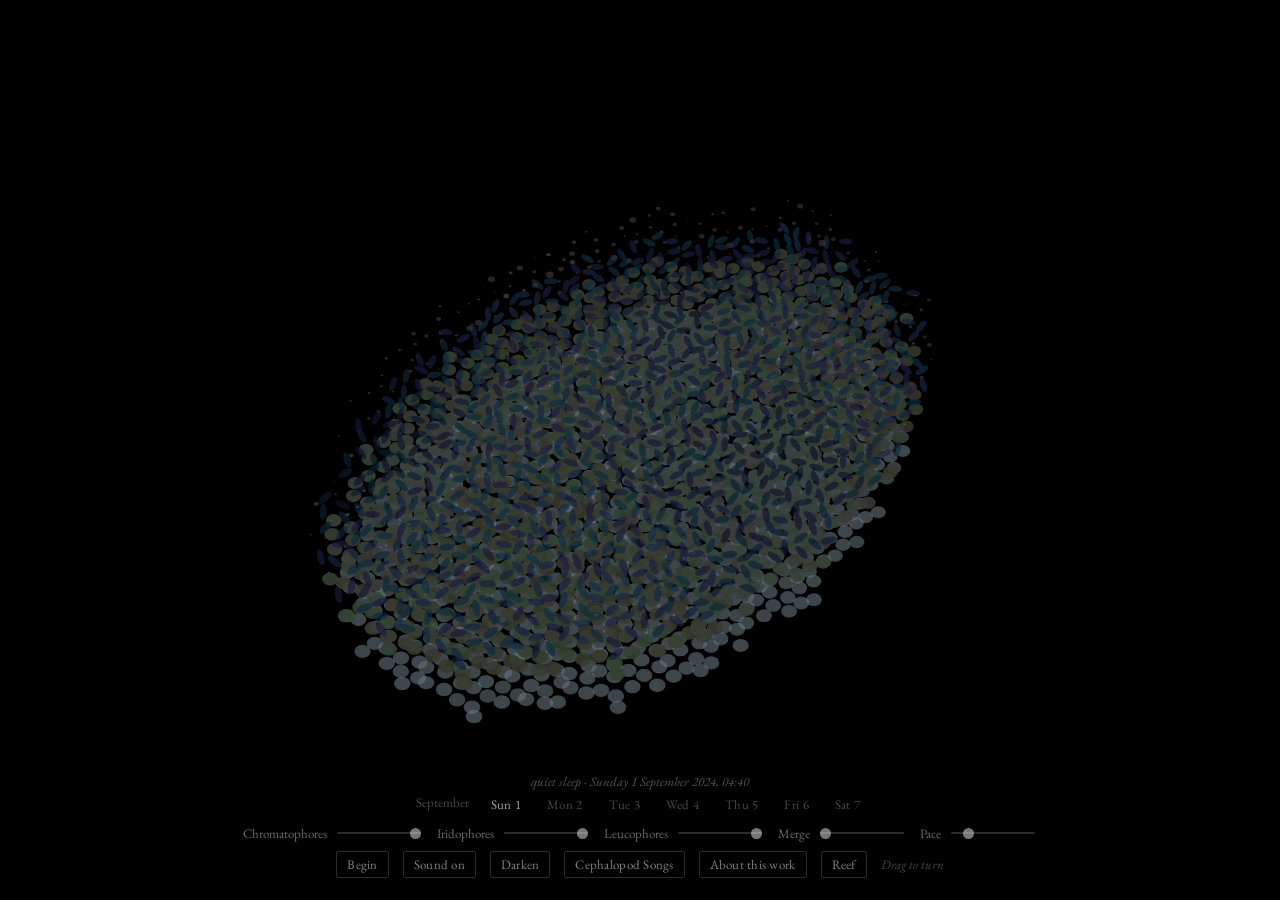
==== commit efb0914f: "Update Cephalopod Songs" ====
--- a/cephalopod-song-arctic.html
+++ b/cephalopod-song-arctic.html
@@ -176,8 +176,8 @@
   // and while it holds, waves of more and less open sacs pass along it (the passing cloud)
   let cur = "quiet", inc = "quiet", dir = 0, prog = 1, sweep = 8, waveT = 0;
   function planDream(from, until) {                 // two or three states, held in turn, with a pale one now and then
-    const names = ["green", "coral", "violet"]; const n = 2 + (Math.random() < 0.5 ? 1 : 0); const seq = [];
-    let last = null; for (let i = 0; i < n; i++) { let pick; do { pick = Math.random() < 0.18 ? "pale" : names[Math.floor(Math.random() * 3)]; } while (pick === last); seq.push(pick); last = pick; }
+    const names = ["green", "coral", "coral", "violet"]; const n = 2 + (Math.random() < 0.5 ? 1 : 0); const seq = [];   // coral twice: it is the colour the animal shows most
+    let last = null; for (let i = 0; i < n; i++) { let pick; do { pick = Math.random() < 0.18 ? "pale" : names[Math.floor(Math.random() * 4)]; } while (pick === last); seq.push(pick); last = pick; }
     const span = (until - from) / n; plan = seq.map((name, i) => ({ name, until: from + span * (i + 1) }));
   }
   let skyMin = 4 * 60 + 40, sky = skyAt(skyMin), lumS = sky.lum, lumPrev = sky.lum, change = 0;                                     // minutes into the record, beginning in the last of Sunday's dark before dawn; lumS is the light as the skin receives it, a breath behind
@@ -188,7 +188,8 @@
   const lumMin = i => { const b = SKY[((i % SKY.length) + SKY.length) % SKY.length]; return Math.max(0, Math.min(1, ((b - 1) / 254 * 5) / 5)); };   // on the model's own scale, 0.01 to 1000
   const lumOf = s => { let t = 0; for (let i = 0; i < 10; i++) t += lumMin(s * 10 + i); return t / 10; };     // the model reads ten-minute means of the minute record
   let predStep = -1, lumP = 0, lumPS = 0, attn = null;
-  let echoA = 0.3; const ERR_GAIN = 14;   // an error the size of this model's typical miss on the test week (rmse 0.024 on the page's scale of light) fills a third of the tint
+  const ADAPT = 0.5;                       // how far the eye adapts to the water's colour: 0 sees the light as it is, 1 sees the skin as under white light
+  let echoA = 0.2; const ERR_GAIN = 14;   // an error the size of this model's typical miss on the test week (rmse 0.024 on the page's scale of light) fills a third of the tint
   const WARM_T = [1.35, 1.25, 1.05, .85, .65, .5, .4], COOL_T = [.45, .55, .7, .95, 1.15, 1.3, 1.3];   // the tints of error: amber when the model imagined more light than came, blue when the sky brought more than it expected
   function predictAt(step) {
     const X = new Float64Array(MODEL.K * 3); for (let i = 0; i < MODEL.K; i++) { const idx = step - MODEL.K + i, ph = (((idx % 144) + 144) % 144) / 144 * 2 * Math.PI; X[i * 3] = lumOf(idx); X[i * 3 + 1] = Math.sin(ph); X[i * 3 + 2] = Math.cos(ph); }
@@ -222,8 +223,10 @@
     const act = sleep(dt);
     const lumD = Math.max(lumS, 0.35 * act);                                                       // a dream carries a little light of its own, so its colours show in the dark hours: a liberty
     const L = ambient(0.0 + 0.22 * lumD).map(v => v * (0.05 + 0.95 * lumD ** 1.5));
+    const Lmean = L.reduce((a, v) => a + v, 0) / NB, adapt = L.map(v => (Lmean / Math.max(1e-6, v)) ** ADAPT);   // the eye adapts to the water's light: the skin is seen partly as it would be under white light, so a coral reads as coral in blue water
+    const toRGBa = S => toRGB(S.map((v, b) => v * adapt[b]));
     const err = lumPS - lumS, mag = Math.min(1, Math.abs(err) * ERR_GAIN), TINT = err > 0 ? WARM_T : COOL_T;   // the model's error: how far the light it expected sits from the light that came. Positive, it imagined more light than there was
-    echoA = 0.3 + 0.5 * mag;                                                                                      // the echo's strength follows its error: faint when the model was right
+    echoA = 0.2 + 0.4 * mag;                                                                                      // the echo's strength follows its error: faint when the model was right
     const cw = +sl.chrom.value * (0.06 + 0.94 * act), iw = +sl.irid.value, lw = +sl.leuc.value;
     const view = Math.PI / 2 - pitch;                            // angle between the eye and the slab's normal
     const shift = Math.sqrt(1 - (Math.sin(view) / 1.55) ** 2);   // plates reflect shorter waves when seen aslant
@@ -262,7 +265,7 @@
         surf[b] = (ri + rl) * through * (1 - cov) + sac[b] * cov;                   // the surface: all three layers at once, as seen from above
         SPEC[b] += surf[b]; iSum += ri; wSum += rl; pSum += ir;
       }
-      c.sacc = toRGB(sac); c.platec = toRGB(plate); c.whitec = toRGB(white); c.surfc = toRGB(surf); { let SPECM = 0; for (let b = 0; b < 7; b++) SPECM += surf[b]; c.echoc = toRGB(surf.map((v, b) => { const g = (SPECM / 7) * 0.7 + v * 0.3; return g * (1 + mag * (TINT[b] - 1)) * (1 + 0.5 * mag); })); } c.cov = cov; c.pstr = Math.min(1, pSum * 1.2); c.wstr = lw;
+      c.sacc = toRGBa(sac); c.platec = toRGBa(plate); c.whitec = toRGBa(white); c.surfc = toRGBa(surf); { let SPECM = 0; for (let b = 0; b < 7; b++) SPECM += surf[b]; c.echoc = toRGBa(surf.map((v, b) => { const g = (SPECM / 7) * 0.7 + v * 0.3; return g * (1 + mag * (TINT[b] - 1)) * (1 + 0.5 * mag); })); } c.cov = cov; c.pstr = Math.min(1, pSum * 1.2); c.wstr = lw;
       iAcc += iSum; wAcc += wSum;
     }
     for (let b = 0; b < NB; b++) SPEC[b] /= N; iridShare = iAcc / N; whiteShare = wAcc / N;
